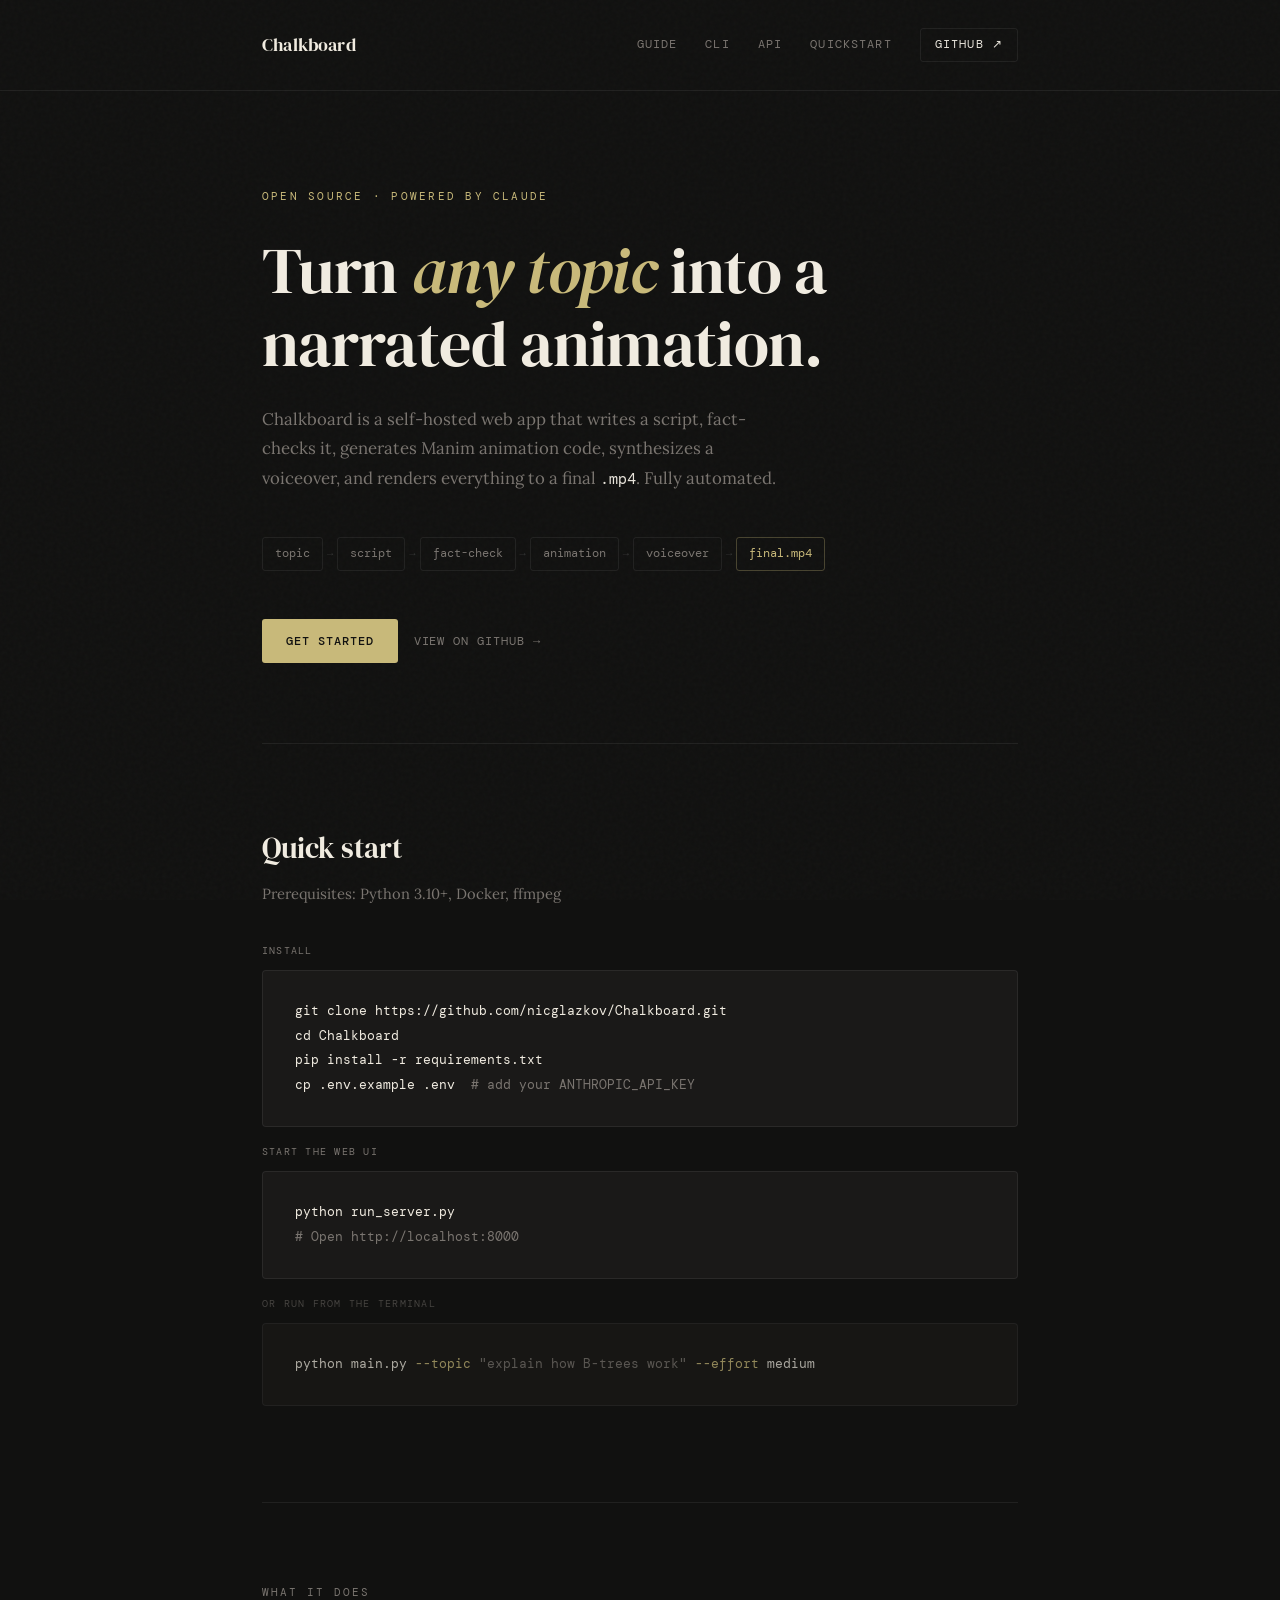
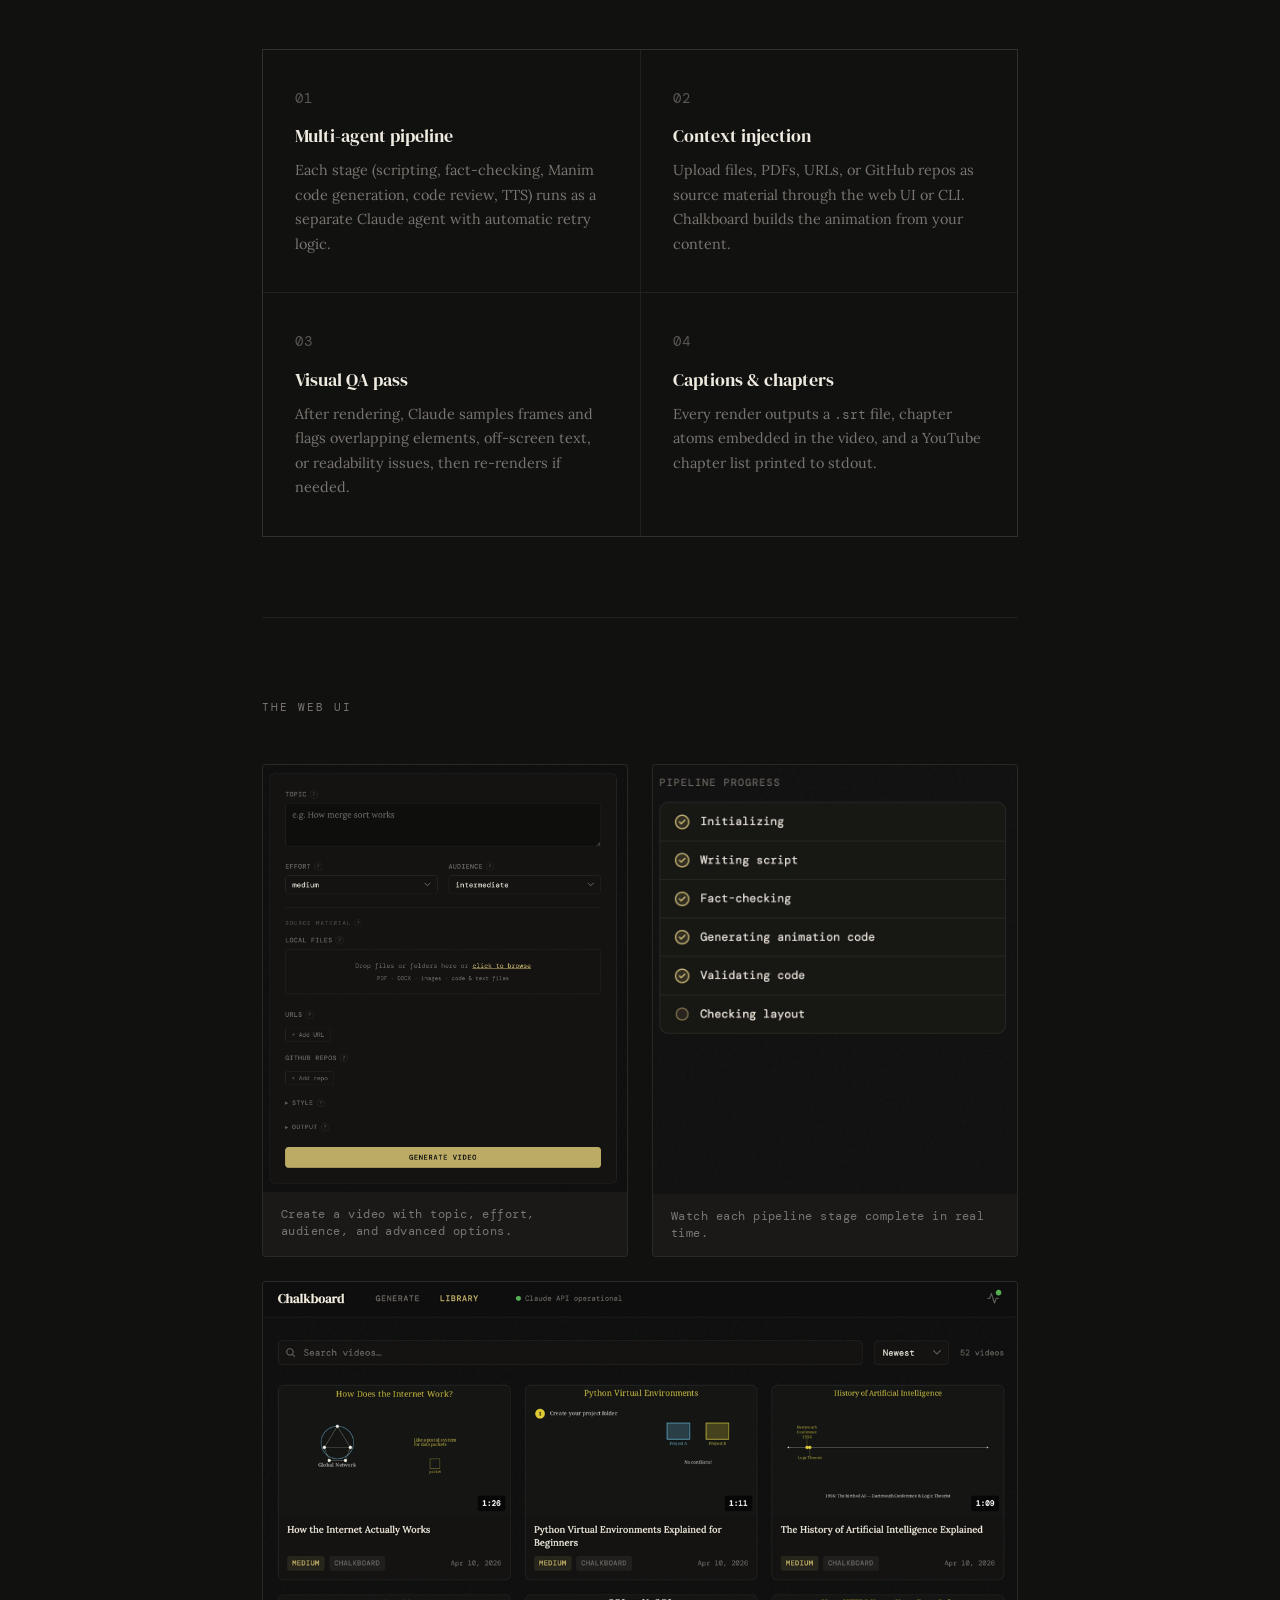
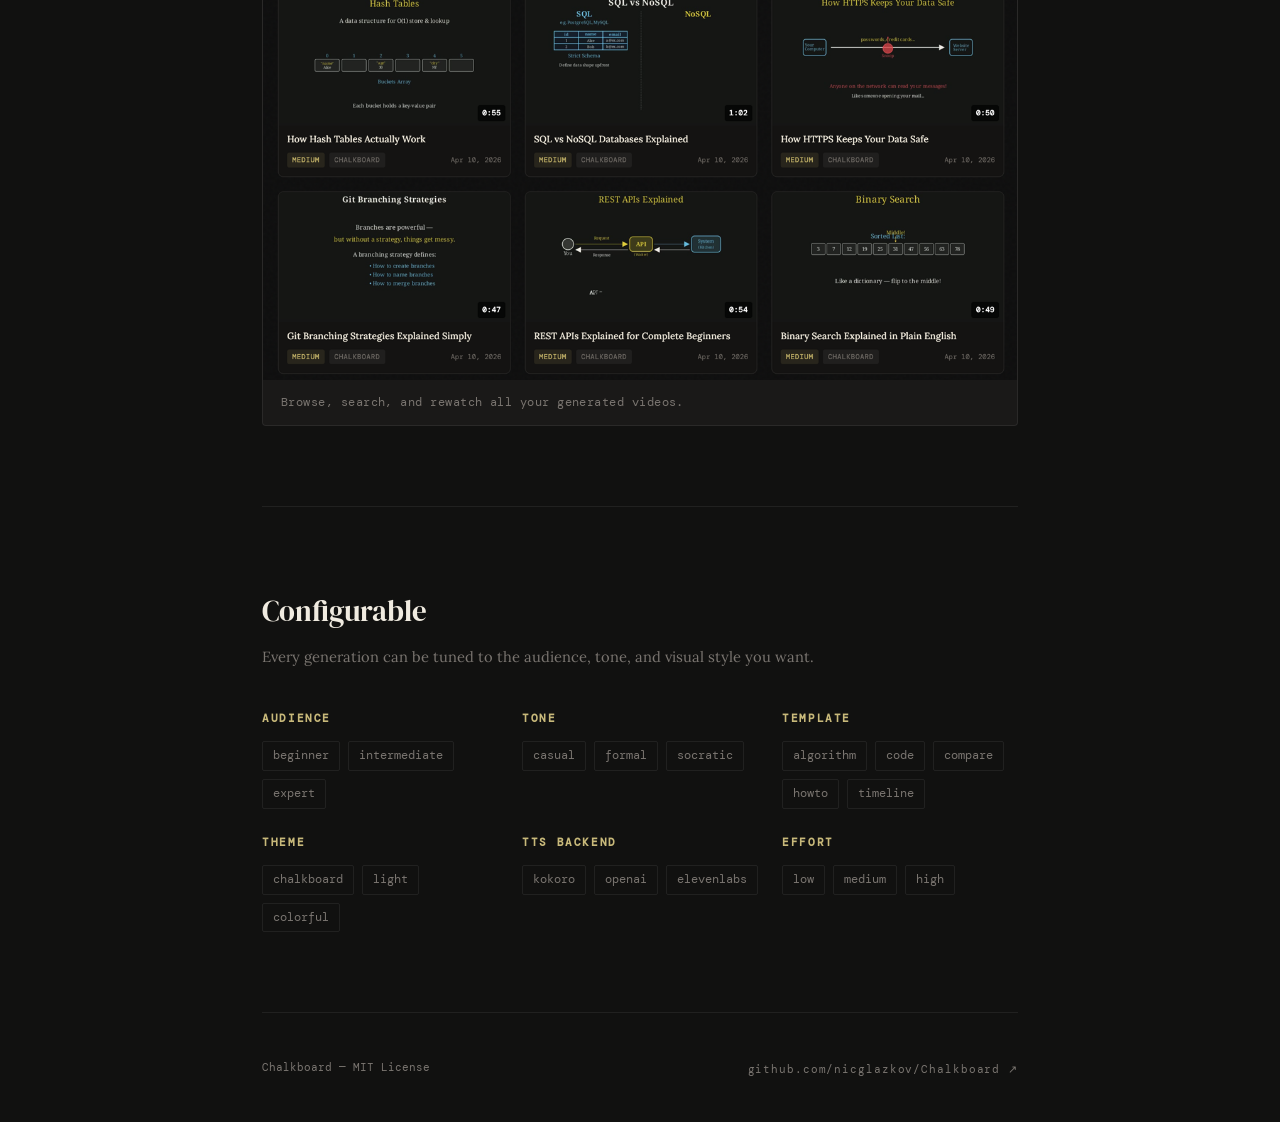
==== docs/index.html @ a1285579 "docs: homepage screenshots — 2+1 layout for readability Co-Authored-By: Claude Opus 4.6 (1M context)" ====
<!DOCTYPE html>
<html lang="en">

<head>
  <meta charset="UTF-8" />
  <meta name="viewport" content="width=device-width, initial-scale=1.0" />
  <meta name="google-site-verification" content="o3tCpEjiU3NXnDRgfmddiYaEDTEbJNFtU0IR1Ts-RXs" />
  <title>Chalkboard — Turn any topic into an animated explainer</title>
  <link rel="icon" type="image/svg+xml" href="favicon.svg">
  <link rel="icon" type="image/png" sizes="32x32" href="favicon-32.png">
  <link rel="preconnect" href="https://fonts.googleapis.com" />
  <link
    href="https://fonts.googleapis.com/css2?family=DM+Serif+Display:ital@0;1&family=DM+Mono:wght@300;400;500&family=Lora:ital,wght@0,400;0,500;1,400&display=swap"
    rel="stylesheet" />
  <style>
    *,
    *::before,
    *::after {
      box-sizing: border-box;
      margin: 0;
      padding: 0;
    }

    :root {
      --bg: #111110;
      --surface: #1a1918;
      --border: rgba(255, 255, 255, 0.07);
      --text: #e8e4db;
      --muted: #7a7570;
      --accent: #c8b97a;
      --accent-dim: rgba(200, 185, 122, 0.12);
      --chalk: #f0ebe0;
    }

    html {
      scroll-behavior: smooth;
    }

    body {
      background: var(--bg);
      color: var(--text);
      font-family: 'Lora', Georgia, serif;
      font-size: 17px;
      line-height: 1.7;
      min-height: 100vh;
      overflow-x: hidden;
    }

    /* Subtle chalk grain overlay */
    body::before {
      content: '';
      position: fixed;
      inset: 0;
      background-image: url("data:image/svg+xml,%3Csvg viewBox='0 0 256 256' xmlns='http://www.w3.org/2000/svg'%3E%3Cfilter id='n'%3E%3CfeTurbulence type='fractalNoise' baseFrequency='0.9' numOctaves='4' stitchTiles='stitch'/%3E%3C/filter%3E%3Crect width='100%25' height='100%25' filter='url(%23n)' opacity='1'/%3E%3C/svg%3E");
      opacity: 0.025;
      pointer-events: none;
      z-index: 0;
    }

    /* ── Layout ── */
    .container {
      max-width: 820px;
      margin: 0 auto;
      padding: 0 32px;
      position: relative;
      z-index: 1;
    }

    /* ── Nav ── */
    nav {
      padding: 28px 0;
      display: flex;
      align-items: center;
      justify-content: space-between;
      border-bottom: 1px solid var(--border);
      position: relative;
      z-index: 1;
    }

    .container--nav {
      max-width: 820px;
      margin: 0 auto;
      padding: 0 32px;
    }

    .nav-logo {
      font-family: 'DM Serif Display', serif;
      font-size: 1.15rem;
      color: var(--chalk);
      letter-spacing: 0.01em;
      text-decoration: none;
    }

    .nav-links {
      display: flex;
      gap: 28px;
      align-items: center;
    }

    .nav-links a {
      font-family: 'DM Mono', monospace;
      font-size: 0.72rem;
      font-weight: 400;
      letter-spacing: 0.1em;
      text-transform: uppercase;
      color: var(--muted);
      text-decoration: none;
      transition: color 0.2s;
    }

    .nav-links a:hover {
      color: var(--text);
    }

    .nav-github {
      border: 1px solid var(--border);
      padding: 6px 14px;
      border-radius: 3px;
      color: var(--text) !important;
      transition: border-color 0.2s, background 0.2s !important;
    }

    .nav-github:hover {
      border-color: var(--accent) !important;
      background: var(--accent-dim) !important;
    }

    /* ── Hero ── */
    .hero {
      padding: 96px 0 80px;
      border-bottom: 1px solid var(--border);
    }

    .hero-label {
      font-family: 'DM Mono', monospace;
      font-size: 0.7rem;
      letter-spacing: 0.2em;
      text-transform: uppercase;
      color: var(--accent);
      margin-bottom: 28px;
      opacity: 0;
      animation: fadeUp 0.6s 0.1s forwards;
    }

    .hero h1 {
      font-family: 'DM Serif Display', serif;
      font-size: clamp(2.6rem, 6vw, 4rem);
      font-weight: 400;
      line-height: 1.15;
      color: var(--chalk);
      letter-spacing: -0.01em;
      max-width: 640px;
      margin-bottom: 24px;
      opacity: 0;
      animation: fadeUp 0.7s 0.2s forwards;
    }

    .hero h1 em {
      font-style: italic;
      color: var(--accent);
    }

    .hero-sub {
      font-size: 1.05rem;
      color: var(--muted);
      max-width: 520px;
      line-height: 1.75;
      margin-bottom: 44px;
      opacity: 0;
      animation: fadeUp 0.7s 0.3s forwards;
    }

    /* Pipeline flow */
    .pipeline {
      display: flex;
      align-items: center;
      gap: 0;
      flex-wrap: wrap;
      margin-bottom: 48px;
      opacity: 0;
      animation: fadeUp 0.7s 0.4s forwards;
    }

    .pipeline-step {
      font-family: 'DM Mono', monospace;
      font-size: 0.72rem;
      font-weight: 400;
      color: var(--muted);
      padding: 6px 12px;
      border: 1px solid var(--border);
      border-radius: 3px;
      white-space: nowrap;
      transition: color 0.2s, border-color 0.2s;
    }

    .pipeline-step:hover {
      color: var(--text);
      border-color: rgba(255, 255, 255, 0.2);
    }

    .pipeline-arrow {
      font-family: 'DM Mono', monospace;
      font-size: 0.65rem;
      color: rgba(255, 255, 255, 0.15);
      padding: 0 4px;
    }

    .pipeline-step.final {
      color: var(--accent);
      border-color: rgba(200, 185, 122, 0.3);
    }

    .hero-actions {
      display: flex;
      gap: 16px;
      align-items: center;
      opacity: 0;
      animation: fadeUp 0.7s 0.5s forwards;
    }

    .btn-primary {
      font-family: 'DM Mono', monospace;
      font-size: 0.75rem;
      font-weight: 500;
      letter-spacing: 0.08em;
      text-transform: uppercase;
      text-decoration: none;
      color: var(--bg);
      background: var(--accent);
      padding: 12px 24px;
      border-radius: 3px;
      transition: opacity 0.2s;
    }

    .btn-primary:hover {
      opacity: 0.85;
    }

    .btn-secondary {
      font-family: 'DM Mono', monospace;
      font-size: 0.75rem;
      letter-spacing: 0.08em;
      text-transform: uppercase;
      text-decoration: none;
      color: var(--muted);
      transition: color 0.2s;
    }

    .btn-secondary:hover {
      color: var(--text);
    }

    /* ── Features ── */
    .section {
      padding: 80px 0;
      border-bottom: 1px solid var(--border);
    }

    .section-label {
      font-family: 'DM Mono', monospace;
      font-size: 0.68rem;
      letter-spacing: 0.18em;
      text-transform: uppercase;
      color: var(--muted);
      margin-bottom: 48px;
    }

    .features-grid {
      display: grid;
      grid-template-columns: 1fr 1fr;
      gap: 1px;
      background: var(--border);
      border: 1px solid var(--border);
    }

    .feature {
      background: var(--bg);
      padding: 36px 32px;
      transition: background 0.25s;
    }

    .feature:hover {
      background: var(--surface);
    }

    .feature-num {
      font-family: 'DM Mono', monospace;
      font-size: 0.65rem;
      color: var(--accent);
      letter-spacing: 0.1em;
      margin-bottom: 14px;
      opacity: 0.7;
    }

    .feature h3 {
      font-family: 'DM Serif Display', serif;
      font-weight: 400;
      font-size: 1.15rem;
      color: var(--chalk);
      margin-bottom: 10px;
      line-height: 1.3;
    }

    .feature p {
      font-size: 0.9rem;
      color: var(--muted);
      line-height: 1.7;
    }

    /* ── Quick start ── */
    .quickstart {
      padding: 80px 0;
      border-bottom: 1px solid var(--border);
    }

    .quickstart h2 {
      font-family: 'DM Serif Display', serif;
      font-size: 1.8rem;
      font-weight: 400;
      color: var(--chalk);
      margin-bottom: 8px;
    }

    .quickstart-sub {
      color: var(--muted);
      font-size: 0.92rem;
      margin-bottom: 36px;
    }

    .code-block {
      background: var(--surface);
      border: 1px solid var(--border);
      border-radius: 4px;
      padding: 28px 32px;
      margin-bottom: 16px;
      position: relative;
    }

    .code-block pre {
      font-family: 'DM Mono', monospace;
      font-size: 0.82rem;
      line-height: 1.9;
      color: var(--text);
      white-space: pre;
      overflow-x: auto;
    }

    .code-block .comment {
      color: var(--muted);
    }

    .code-block .cmd {
      color: var(--chalk);
    }

    .code-block .flag {
      color: var(--accent);
    }

    .code-label {
      font-family: 'DM Mono', monospace;
      font-size: 0.65rem;
      letter-spacing: 0.12em;
      text-transform: uppercase;
      color: var(--muted);
      margin-bottom: 10px;
    }

    /* ── Options strip ── */
    .options-strip {
      padding: 80px 0;
      border-bottom: 1px solid var(--border);
    }

    .options-strip h2 {
      font-family: 'DM Serif Display', serif;
      font-size: 1.8rem;
      font-weight: 400;
      color: var(--chalk);
      margin-bottom: 8px;
    }

    .options-strip-sub {
      color: var(--muted);
      font-size: 0.92rem;
      margin-bottom: 40px;
    }

    .option-groups {
      display: grid;
      grid-template-columns: repeat(3, 1fr);
      gap: 24px;
    }

    .option-group h4 {
      font-family: 'DM Mono', monospace;
      font-size: 0.68rem;
      letter-spacing: 0.15em;
      text-transform: uppercase;
      color: var(--accent);
      margin-bottom: 14px;
    }

    .option-tags {
      display: flex;
      flex-wrap: wrap;
      gap: 8px;
    }

    .tag {
      font-family: 'DM Mono', monospace;
      font-size: 0.72rem;
      color: var(--muted);
      border: 1px solid var(--border);
      padding: 4px 10px;
      border-radius: 2px;
    }

    /* ── Footer ── */
    footer {
      padding: 40px 0;
      display: flex;
      align-items: center;
      justify-content: space-between;
    }

    .footer-left {
      font-family: 'DM Mono', monospace;
      font-size: 0.7rem;
      color: var(--muted);
    }

    .footer-right a {
      font-family: 'DM Mono', monospace;
      font-size: 0.7rem;
      color: var(--muted);
      text-decoration: none;
      letter-spacing: 0.08em;
      transition: color 0.2s;
    }

    .footer-right a:hover {
      color: var(--text);
    }

    /* ── Screenshots ── */
    .screenshots {
      display: grid;
      grid-template-columns: 1fr 1fr;
      gap: 24px;
      margin-top: 8px;
    }

    .screenshots.triple {
      grid-template-columns: 1fr 1fr 1fr;
    }

    .screenshot {
      background: var(--surface);
      border: 1px solid var(--border);
      border-radius: 4px;
      overflow: hidden;
      transition: border-color 0.2s;
    }

    .screenshot:hover {
      border-color: rgba(255, 255, 255, 0.15);
    }

    .screenshot img {
      width: 100%;
      height: auto;
      display: block;
    }

    .screenshot-caption {
      padding: 14px 18px;
      font-family: 'DM Mono', monospace;
      font-size: 0.72rem;
      color: var(--muted);
      letter-spacing: 0.04em;
      line-height: 1.5;
    }

    /* ── Animations ── */
    @keyframes fadeUp {
      from {
        opacity: 0;
        transform: translateY(16px);
      }

      to {
        opacity: 1;
        transform: translateY(0);
      }
    }

    /* ── Responsive ── */
    @media (max-width: 600px) {
      .features-grid {
        grid-template-columns: 1fr;
      }

      .screenshots,
      .screenshots.triple {
        grid-template-columns: 1fr;
      }

      .option-groups {
        grid-template-columns: 1fr 1fr;
      }

      .pipeline {
        gap: 4px;
      }

      .hero h1 {
        font-size: 2.2rem;
      }

      footer {
        flex-direction: column;
        gap: 12px;
        align-items: flex-start;
      }
    }
  </style>
</head>

<body>

  <nav>
    <div class="container--nav"
      style="width:100%;max-width:820px;margin:0 auto;padding:0 32px;display:flex;justify-content:space-between;align-items:center;">
      <a href="#" class="nav-logo">Chalkboard</a>
      <div class="nav-links">
        <a href="guide.html">Guide</a>
        <a href="cli.html">CLI</a>
        <a href="api.html">API</a>
        <a href="#quickstart">Quickstart</a>
        <a href="https://github.com/nicglazkov/Chalkboard" target="_blank" class="nav-github">GitHub ↗</a>
      </div>
    </div>
  </nav>

  <main>
    <div class="container">

      <!-- Hero -->
      <section class="hero">
        <p class="hero-label">Open source · Powered by Claude</p>
        <h1>Turn <em>any topic</em> into a narrated animation.</h1>
        <p class="hero-sub">
          Chalkboard is a self-hosted web app that writes a script, fact-checks it,
          generates Manim animation code, synthesizes a voiceover, and renders
          everything to a final <code
            style="font-family:'DM Mono',monospace;font-size:0.9em;color:var(--text)">.mp4</code>. Fully automated.
        </p>

        <div class="pipeline">
          <span class="pipeline-step">topic</span>
          <span class="pipeline-arrow">→</span>
          <span class="pipeline-step">script</span>
          <span class="pipeline-arrow">→</span>
          <span class="pipeline-step">fact-check</span>
          <span class="pipeline-arrow">→</span>
          <span class="pipeline-step">animation</span>
          <span class="pipeline-arrow">→</span>
          <span class="pipeline-step">voiceover</span>
          <span class="pipeline-arrow">→</span>
          <span class="pipeline-step final">final.mp4</span>
        </div>

        <div class="hero-actions">
          <a href="#quickstart" class="btn-primary">Get started</a>
          <a href="https://github.com/nicglazkov/Chalkboard" target="_blank" class="btn-secondary">View on GitHub →</a>
        </div>
      </section>

      <!-- Quick start -->
      <section class="quickstart" id="quickstart">
        <h2>Quick start</h2>
        <p class="quickstart-sub">Prerequisites: Python 3.10+, Docker, ffmpeg</p>

        <p class="code-label">Install</p>
        <div class="code-block">
          <pre><span class="cmd">git clone https://github.com/nicglazkov/Chalkboard.git</span>
<span class="cmd">cd Chalkboard</span>
<span class="cmd">pip install -r requirements.txt</span>
<span class="cmd">cp .env.example .env</span>  <span class="comment"># add your ANTHROPIC_API_KEY</span></pre>
        </div>

        <p class="code-label">Start the web UI</p>
        <div class="code-block">
          <pre><span class="cmd">python run_server.py</span>
<span class="comment"># Open http://localhost:8000</span></pre>
        </div>

        <p class="code-label" style="opacity:0.5">Or run from the terminal</p>
        <div class="code-block" style="opacity:0.7">
          <pre><span class="cmd">python main.py</span> <span class="flag">--topic</span> <span class="comment">"explain how B-trees work"</span> <span class="flag">--effort</span> medium</pre>
        </div>
      </section>

      <!-- Features -->
      <section class="section">
        <p class="section-label">What it does</p>
        <div class="features-grid">
          <div class="feature">
            <p class="feature-num">01</p>
            <h3>Multi-agent pipeline</h3>
            <p>Each stage (scripting, fact-checking, Manim code generation, code review, TTS) runs as a separate
              Claude agent with automatic retry logic.</p>
          </div>
          <div class="feature">
            <p class="feature-num">02</p>
            <h3>Context injection</h3>
            <p>Upload files, PDFs, URLs, or GitHub repos as source material through the web UI or CLI. Chalkboard builds the animation from
              your content.</p>
          </div>
          <div class="feature">
            <p class="feature-num">03</p>
            <h3>Visual QA pass</h3>
            <p>After rendering, Claude samples frames and flags overlapping elements, off-screen text, or readability
              issues, then re-renders if needed.</p>
          </div>
          <div class="feature">
            <p class="feature-num">04</p>
            <h3>Captions &amp; chapters</h3>
            <p>Every render outputs a <code style="font-family:'DM Mono',monospace;font-size:0.88em">.srt</code> file,
              chapter atoms embedded in the video, and a YouTube chapter list printed to stdout.</p>
          </div>
        </div>
      </section>

      <!-- Screenshots -->
      <section class="section">
        <p class="section-label">The web UI</p>
        <div class="screenshots">
          <div class="screenshot">
            <img src="screenshot-form.png" alt="Chalkboard job creation form" loading="lazy" />
            <p class="screenshot-caption">Create a video with topic, effort, audience, and advanced options.</p>
          </div>
          <div class="screenshot">
            <img src="screenshot-progress.png" alt="Chalkboard live pipeline progress" loading="lazy" />
            <p class="screenshot-caption">Watch each pipeline stage complete in real time.</p>
          </div>
        </div>
        <div class="screenshot" style="margin-top:24px;">
          <img src="screenshot-library.png" alt="Chalkboard video library" loading="lazy" />
          <p class="screenshot-caption">Browse, search, and rewatch all your generated videos.</p>
        </div>
      </section>

      <!-- Options -->
      <section class="options-strip">
        <h2>Configurable</h2>
        <p class="options-strip-sub">Every generation can be tuned to the audience, tone, and visual style you want.</p>
        <div class="option-groups">
          <div class="option-group">
            <h4>Audience</h4>
            <div class="option-tags">
              <span class="tag">beginner</span>
              <span class="tag">intermediate</span>
              <span class="tag">expert</span>
            </div>
          </div>
          <div class="option-group">
            <h4>Tone</h4>
            <div class="option-tags">
              <span class="tag">casual</span>
              <span class="tag">formal</span>
              <span class="tag">socratic</span>
            </div>
          </div>
          <div class="option-group">
            <h4>Template</h4>
            <div class="option-tags">
              <span class="tag">algorithm</span>
              <span class="tag">code</span>
              <span class="tag">compare</span>
              <span class="tag">howto</span>
              <span class="tag">timeline</span>
            </div>
          </div>
          <div class="option-group">
            <h4>Theme</h4>
            <div class="option-tags">
              <span class="tag">chalkboard</span>
              <span class="tag">light</span>
              <span class="tag">colorful</span>
            </div>
          </div>
          <div class="option-group">
            <h4>TTS backend</h4>
            <div class="option-tags">
              <span class="tag">kokoro</span>
              <span class="tag">openai</span>
              <span class="tag">elevenlabs</span>
            </div>
          </div>
          <div class="option-group">
            <h4>Effort</h4>
            <div class="option-tags">
              <span class="tag">low</span>
              <span class="tag">medium</span>
              <span class="tag">high</span>
            </div>
          </div>
        </div>
      </section>

      <!-- Footer -->
      <footer>
        <span class="footer-left">Chalkboard — MIT License</span>
        <div class="footer-right">
          <a href="https://github.com/nicglazkov/Chalkboard" target="_blank">github.com/nicglazkov/Chalkboard ↗</a>
        </div>
      </footer>

    </div>
  </main>

  <!-- Cloudflare Web Analytics -->
  <script defer src='https://static.cloudflareinsights.com/beacon.min.js' data-cf-beacon='{"token": "a176d383a88845e4a39bccf3f7c30879"}'></script>
  <!-- End Cloudflare Web Analytics -->
</body>

</html>
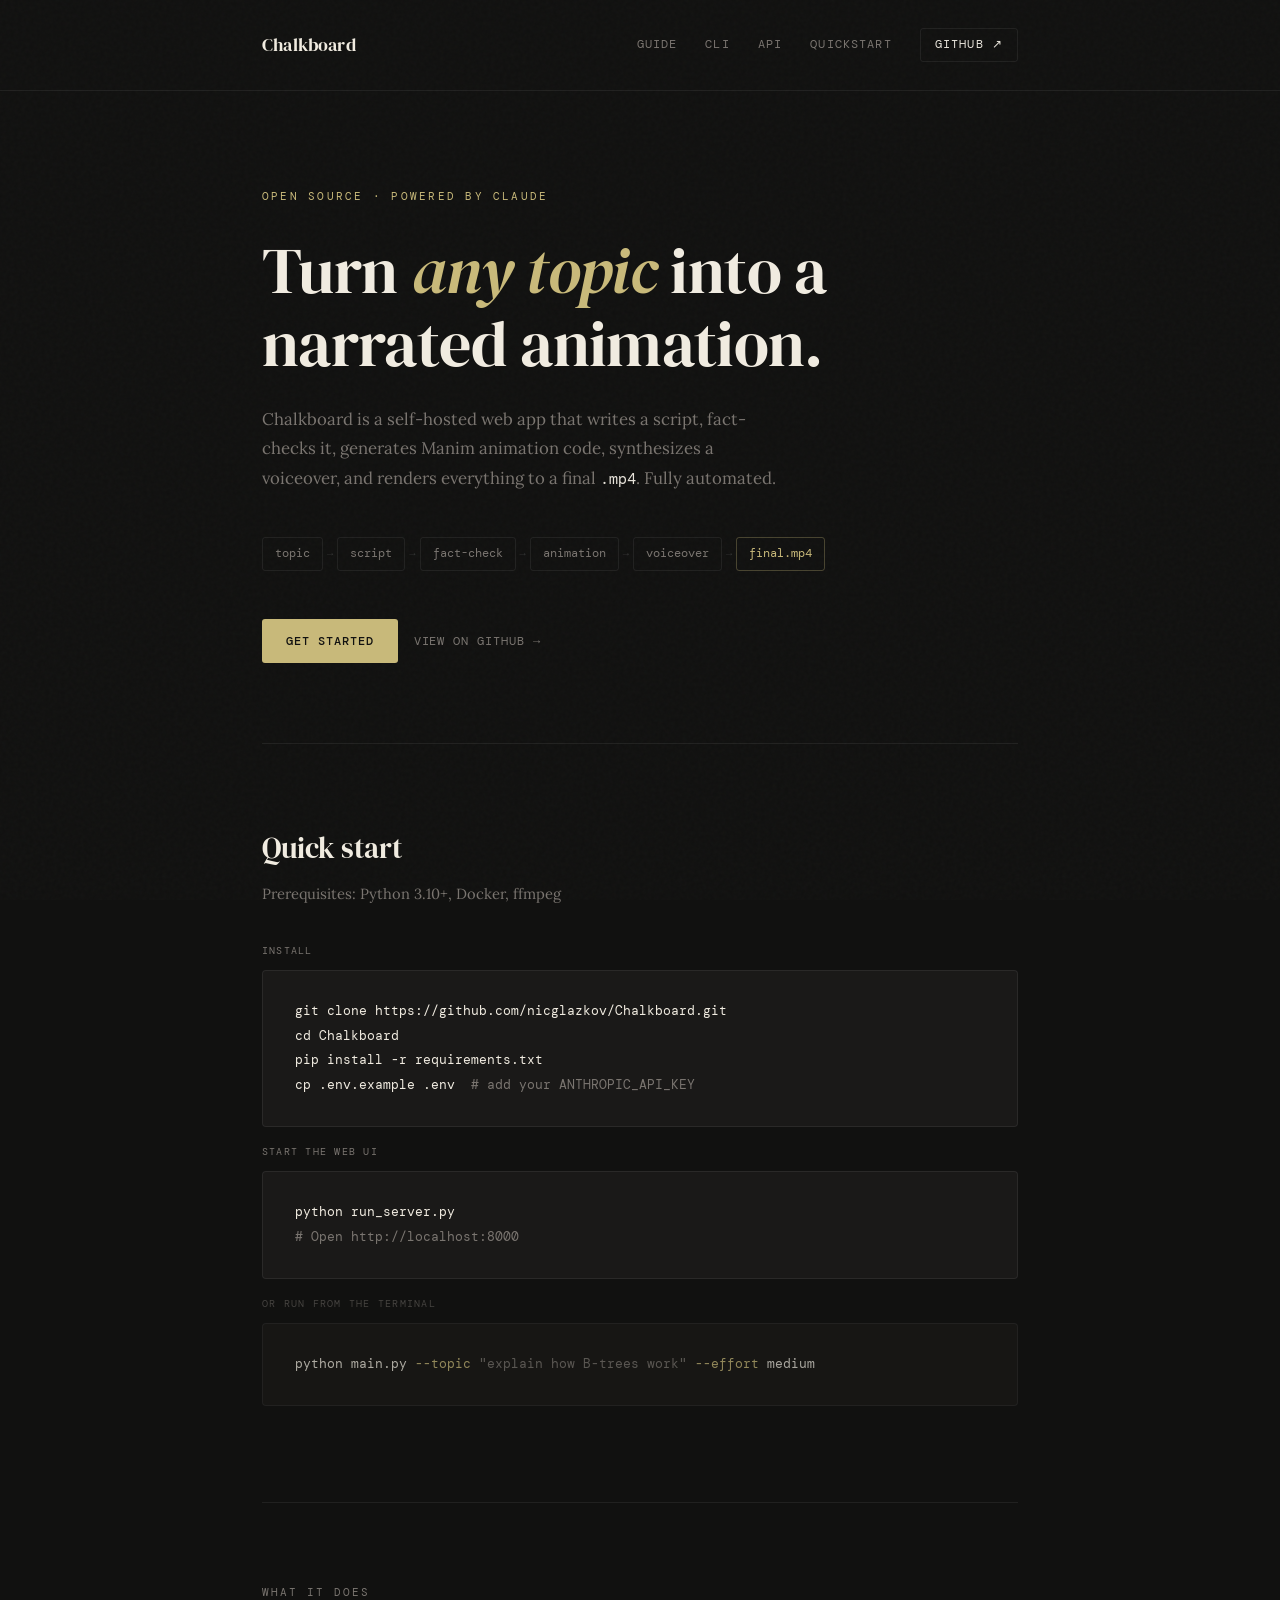
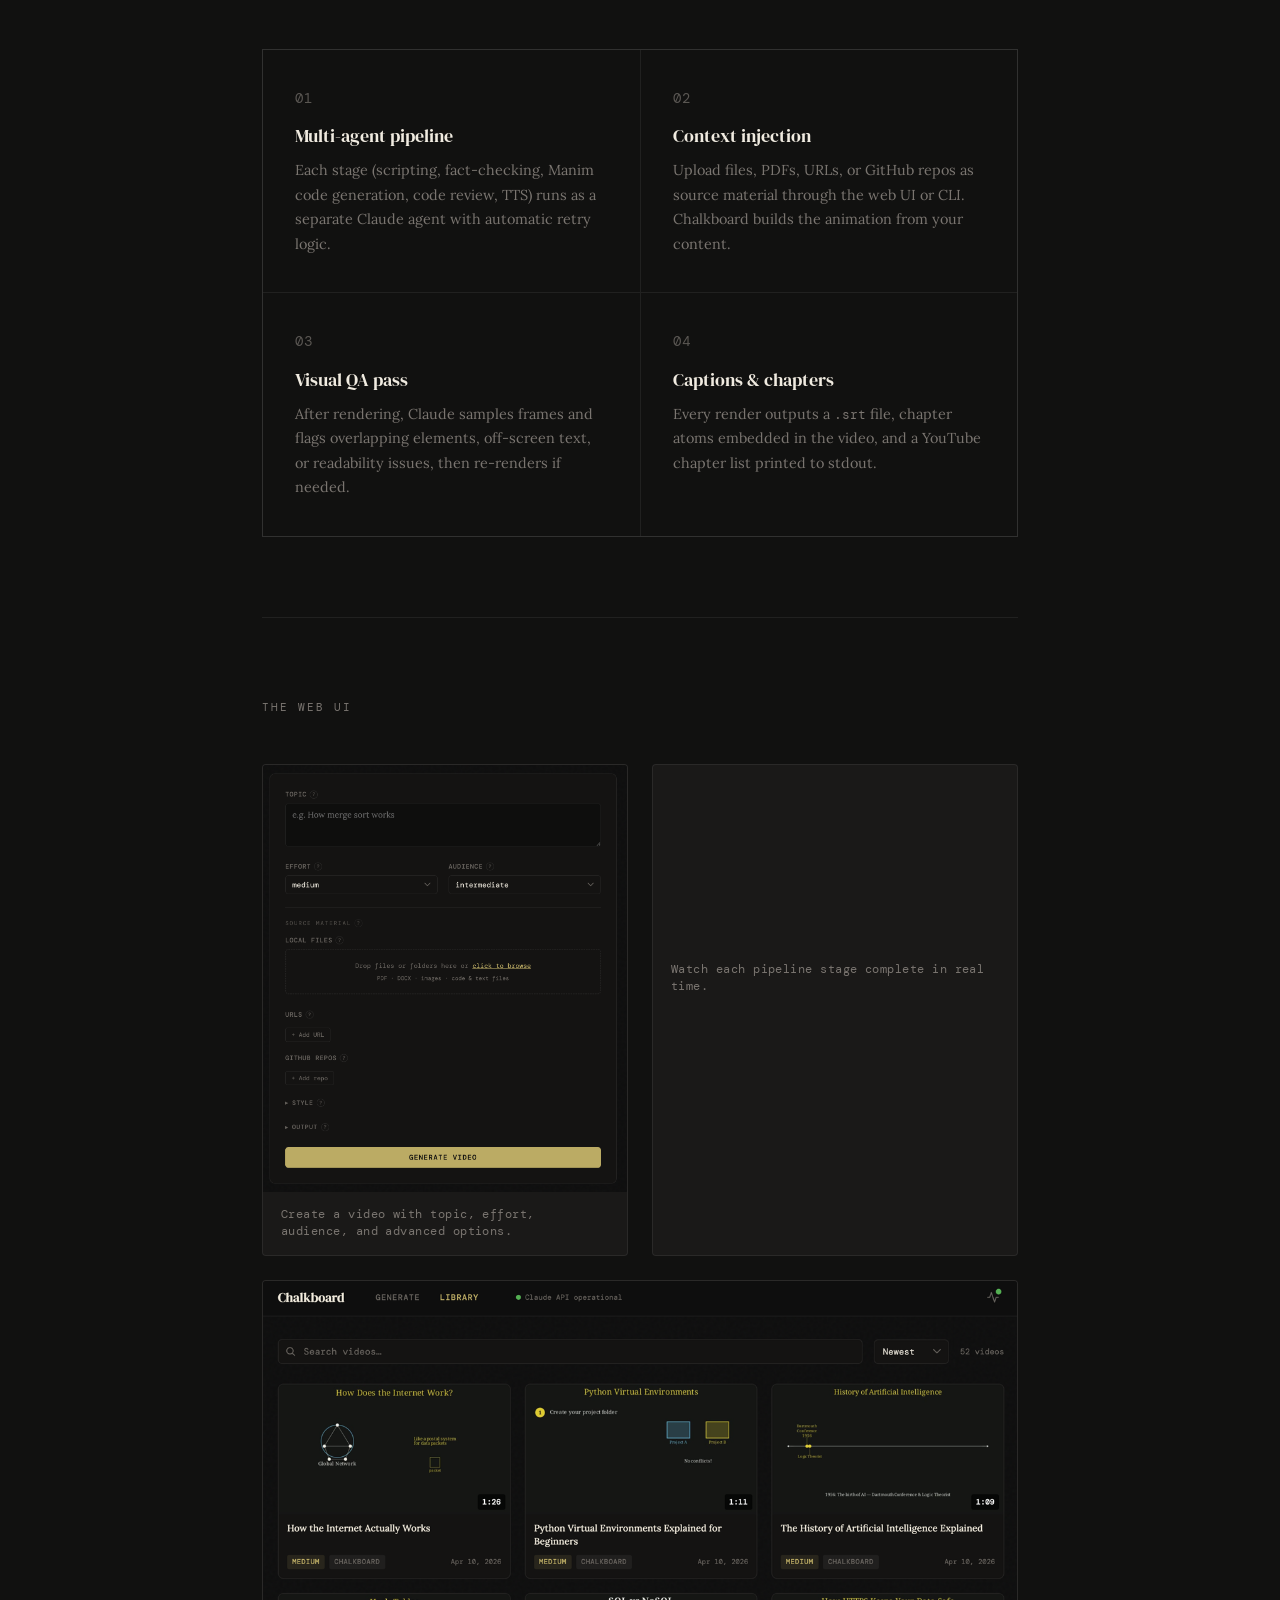
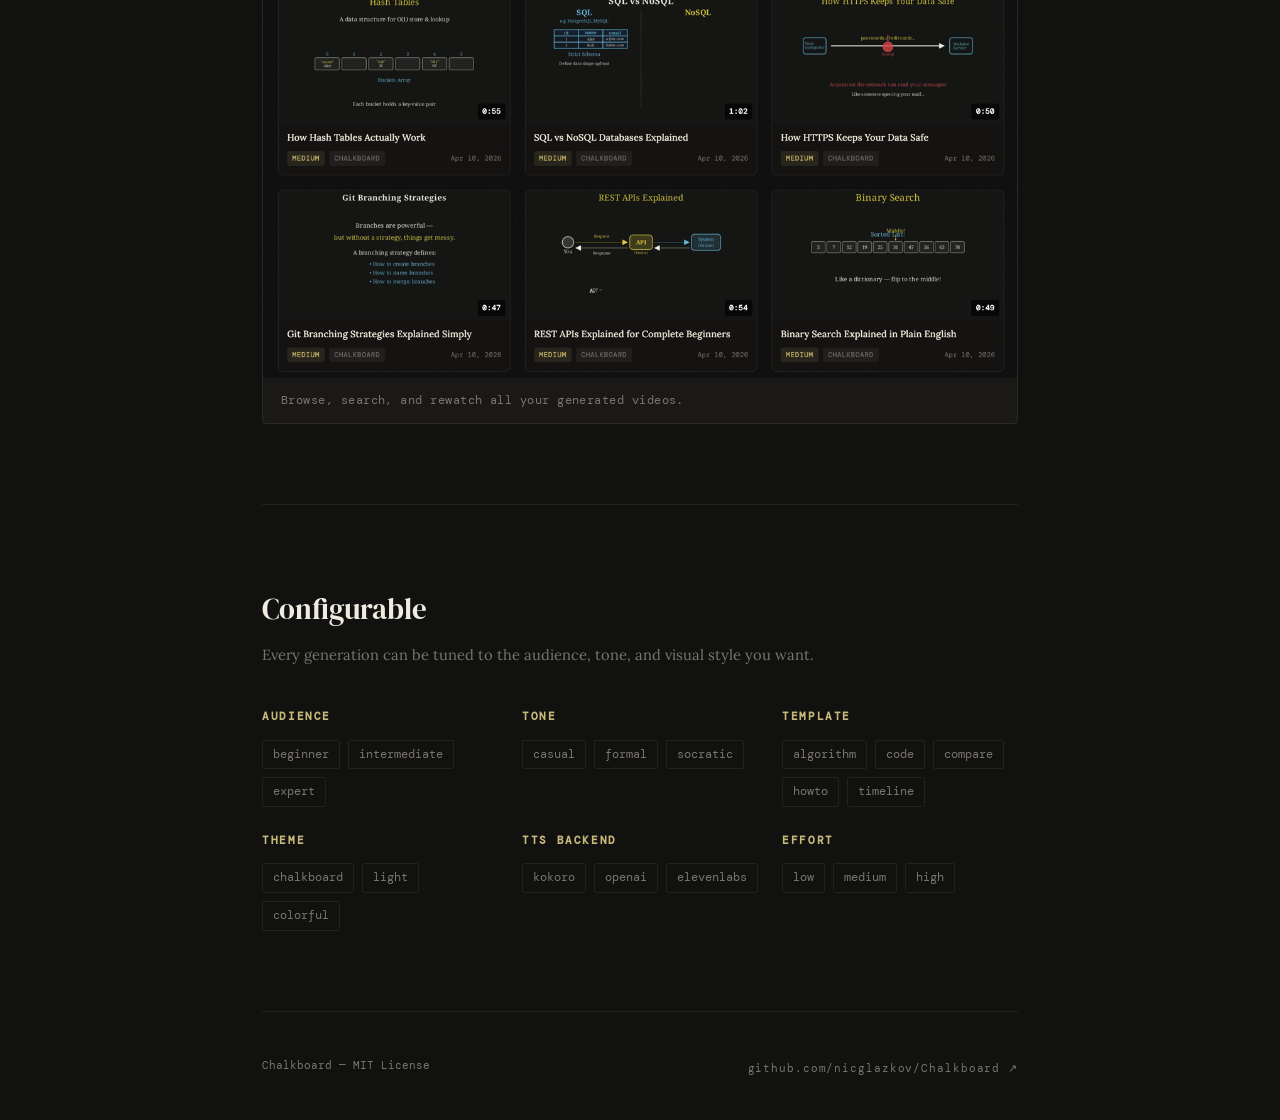
==== commit 3582bd87: "docs: use progress timelapse video on homepage too Co-Authored-By: Claude Opus 4.6 (1M context) <nor" ====
--- a/docs/index.html
+++ b/docs/index.html
@@ -467,7 +467,8 @@
       border-color: rgba(255, 255, 255, 0.15);
     }
 
-    .screenshot img {
+    .screenshot img,
+    .screenshot video {
       width: 100%;
       height: auto;
       display: block;
@@ -642,7 +643,8 @@
             <p class="screenshot-caption">Create a video with topic, effort, audience, and advanced options.</p>
           </div>
           <div class="screenshot">
-            <img src="screenshot-progress.png" alt="Chalkboard live pipeline progress" loading="lazy" />
+            <video src="screenshot-progress-timelapse.mp4" autoplay muted loop playsinline
+              style="width:100%;height:auto;display:block;"></video>
             <p class="screenshot-caption">Watch each pipeline stage complete in real time.</p>
           </div>
         </div>
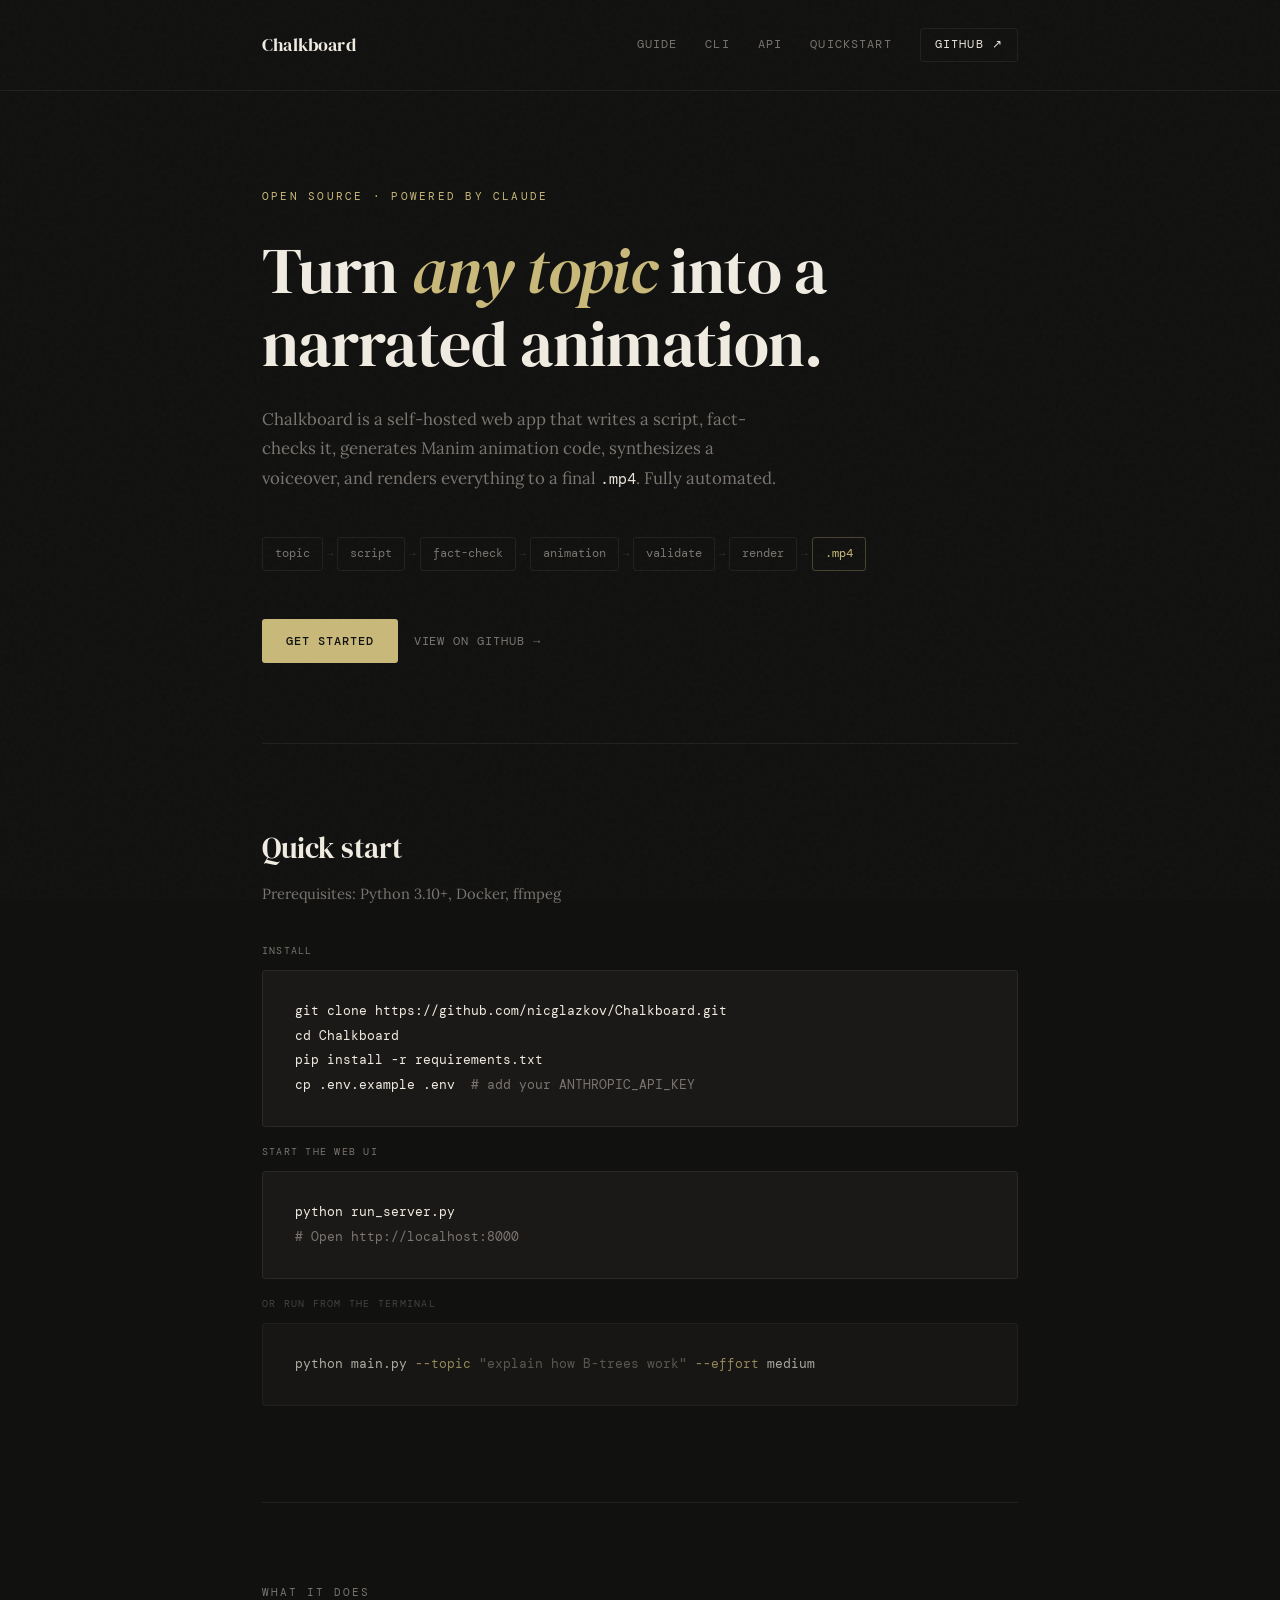
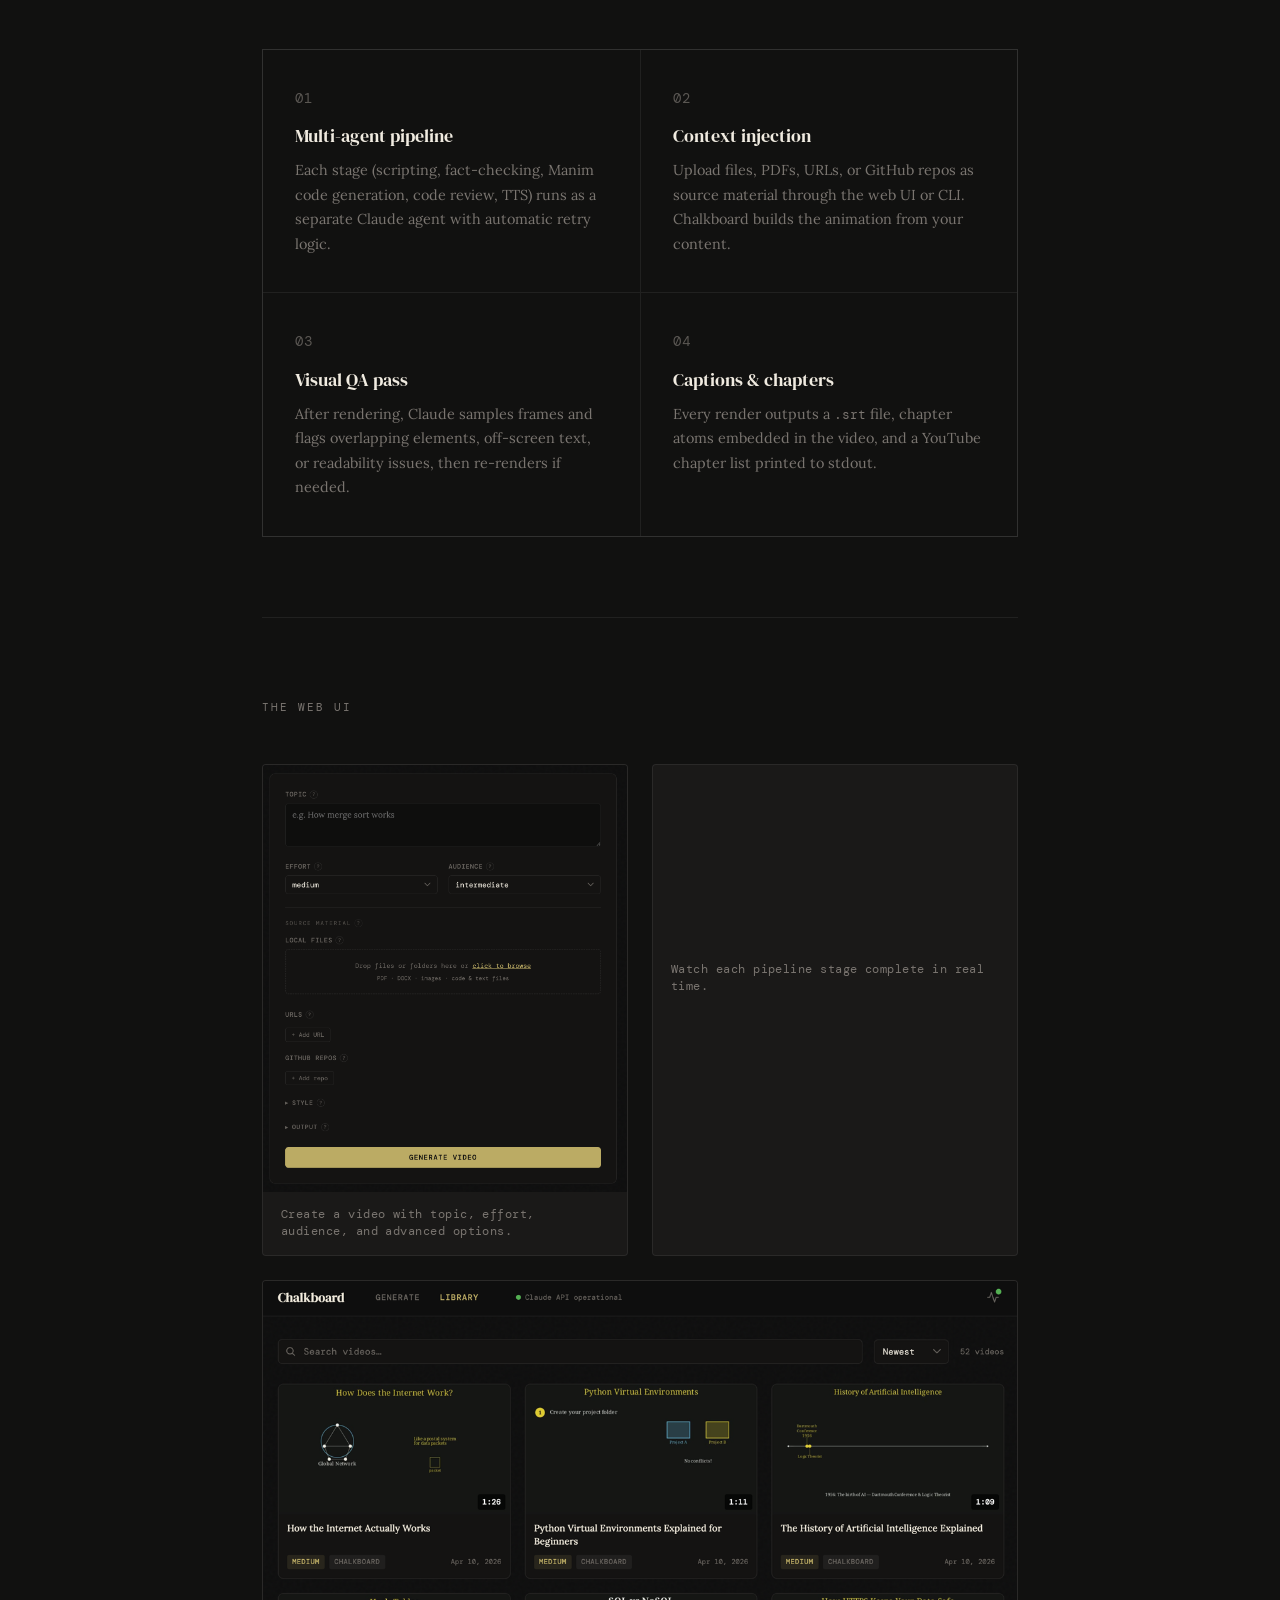
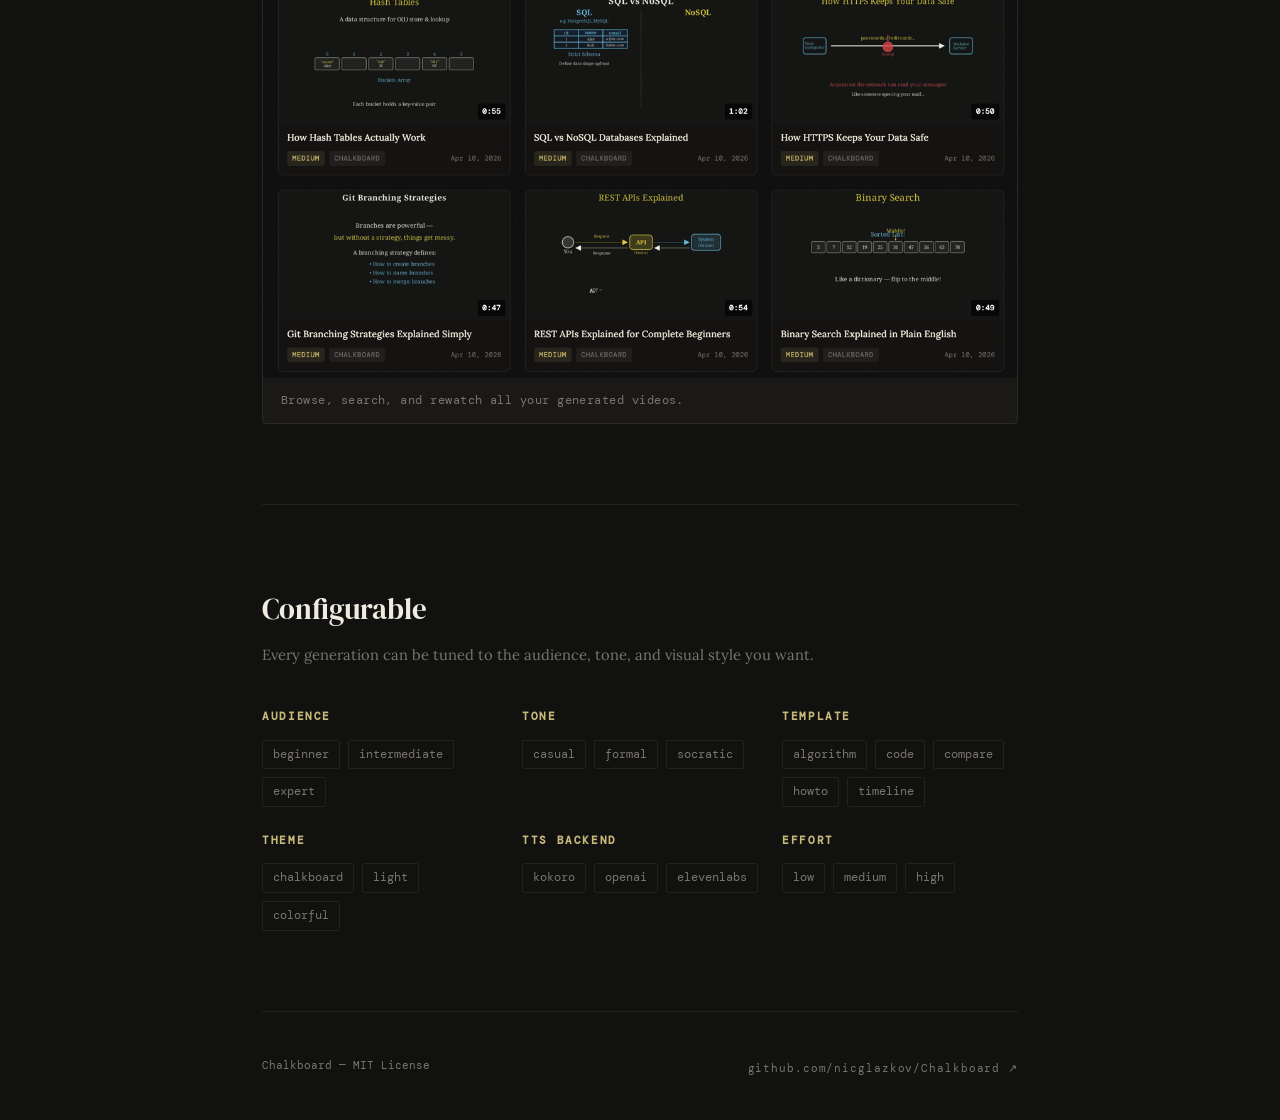
==== commit e9ad3c93: "docs: update pipeline steps in hero — add validate + render, drop final.mp4 Co-Authored-By: Claude O" ====
--- a/docs/index.html
+++ b/docs/index.html
@@ -567,9 +567,11 @@
           <span class="pipeline-arrow">→</span>
           <span class="pipeline-step">animation</span>
           <span class="pipeline-arrow">→</span>
-          <span class="pipeline-step">voiceover</span>
+          <span class="pipeline-step">validate</span>
           <span class="pipeline-arrow">→</span>
-          <span class="pipeline-step final">final.mp4</span>
+          <span class="pipeline-step">render</span>
+          <span class="pipeline-arrow">→</span>
+          <span class="pipeline-step final">.mp4</span>
         </div>
 
         <div class="hero-actions">
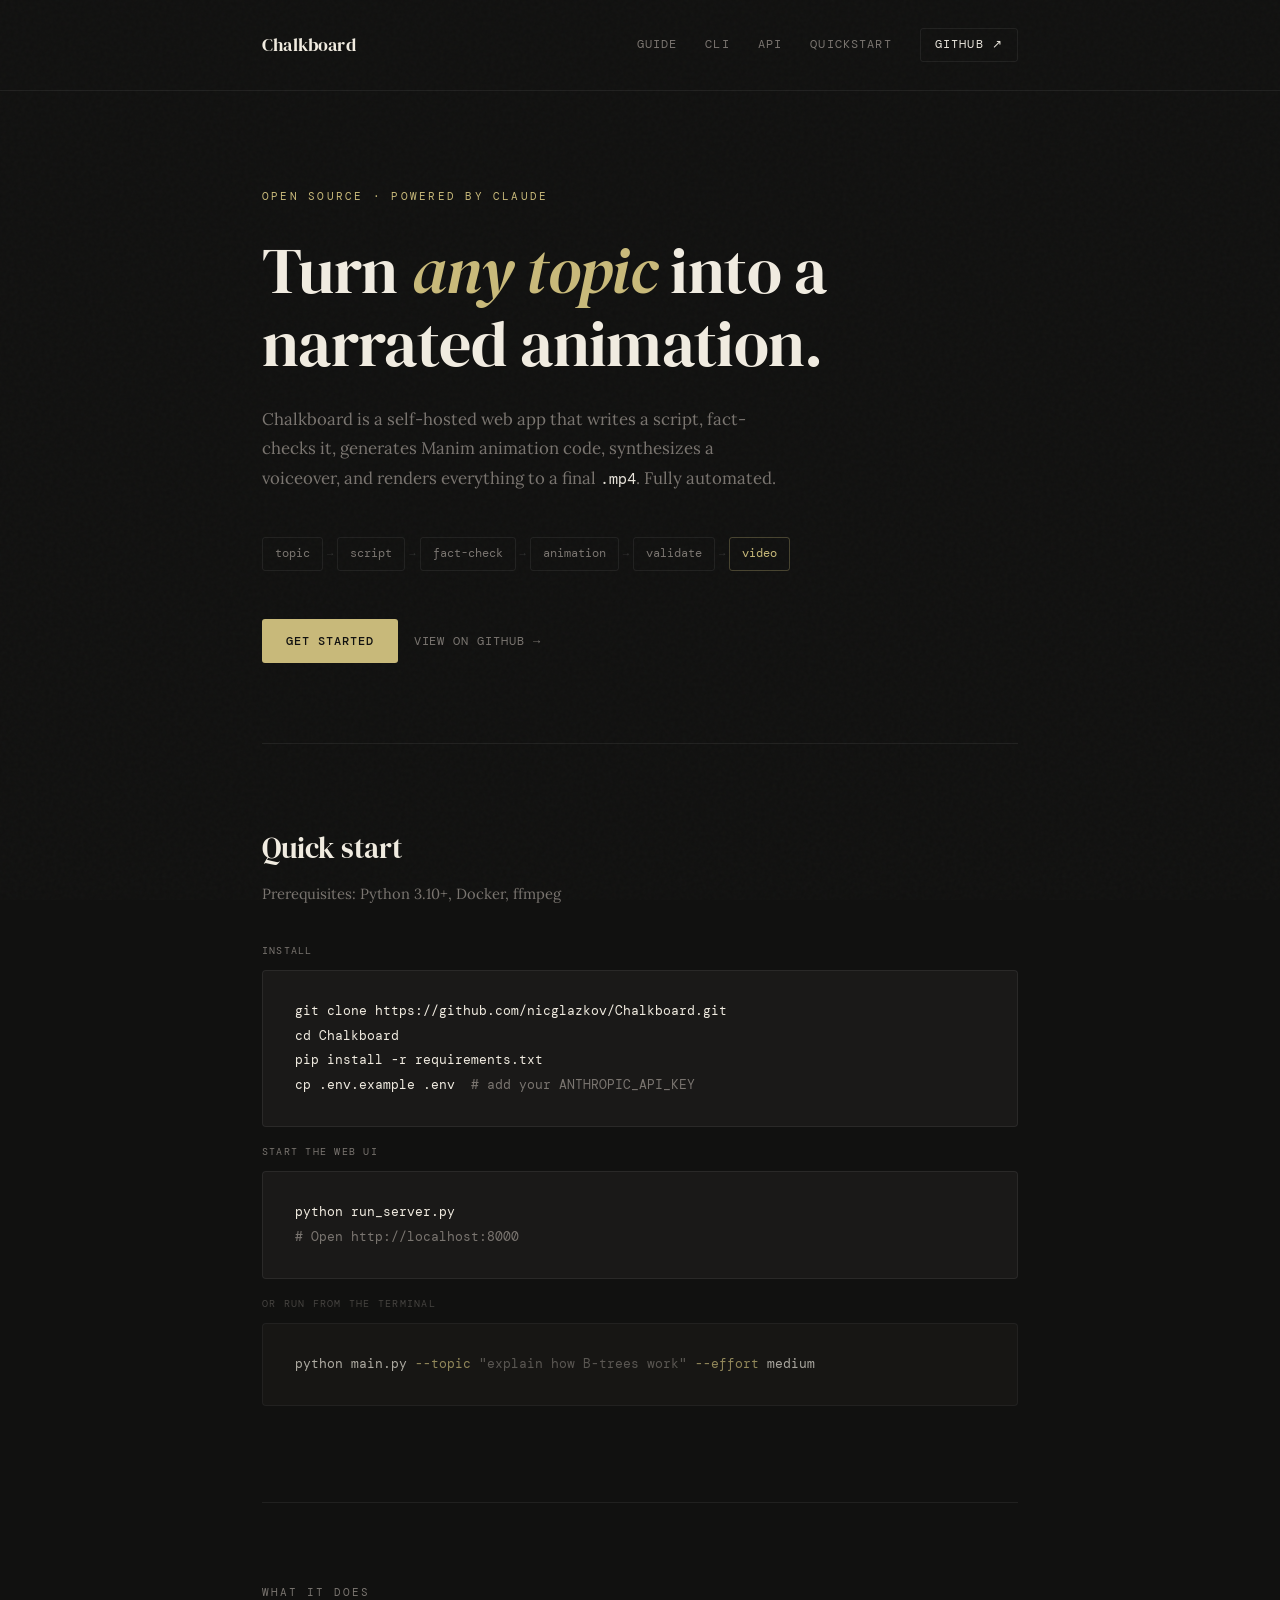
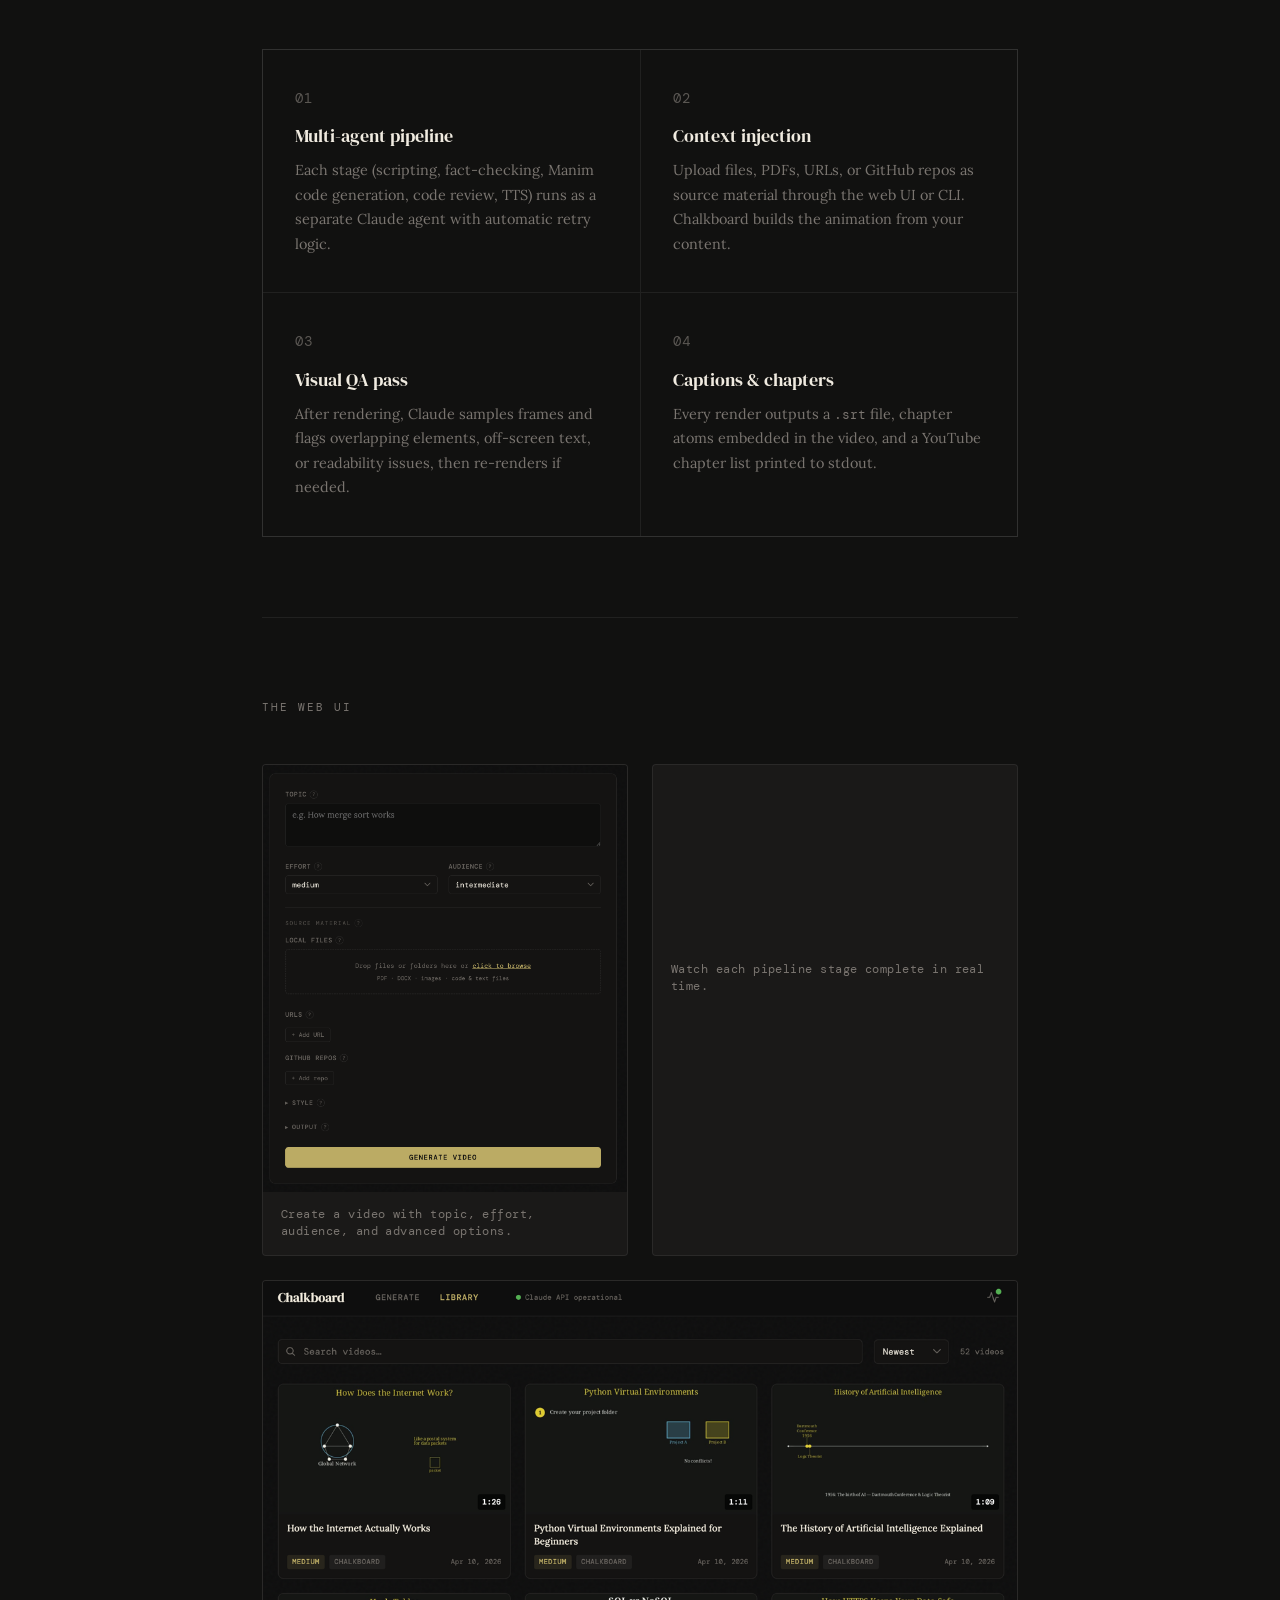
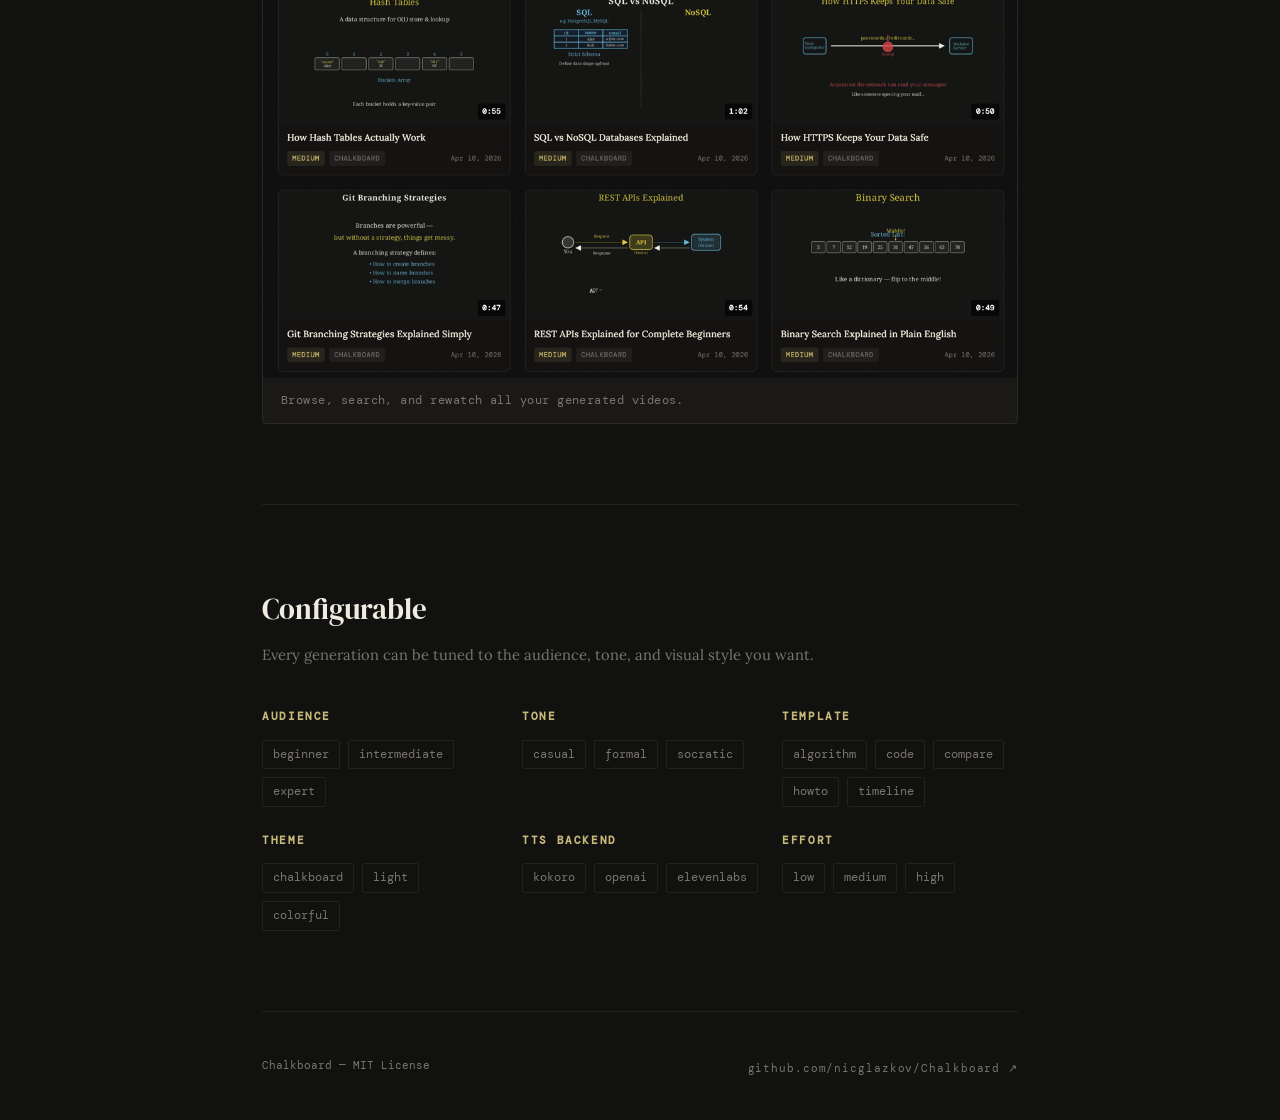
==== commit 393e1d3f: "docs: pipeline ends with 'video', drop render step Co-Authored-By: Claude Opus 4.6 (1M context) <nor" ====
--- a/docs/index.html
+++ b/docs/index.html
@@ -569,9 +569,7 @@
           <span class="pipeline-arrow">→</span>
           <span class="pipeline-step">validate</span>
           <span class="pipeline-arrow">→</span>
-          <span class="pipeline-step">render</span>
-          <span class="pipeline-arrow">→</span>
-          <span class="pipeline-step final">.mp4</span>
+          <span class="pipeline-step final">video</span>
         </div>
 
         <div class="hero-actions">
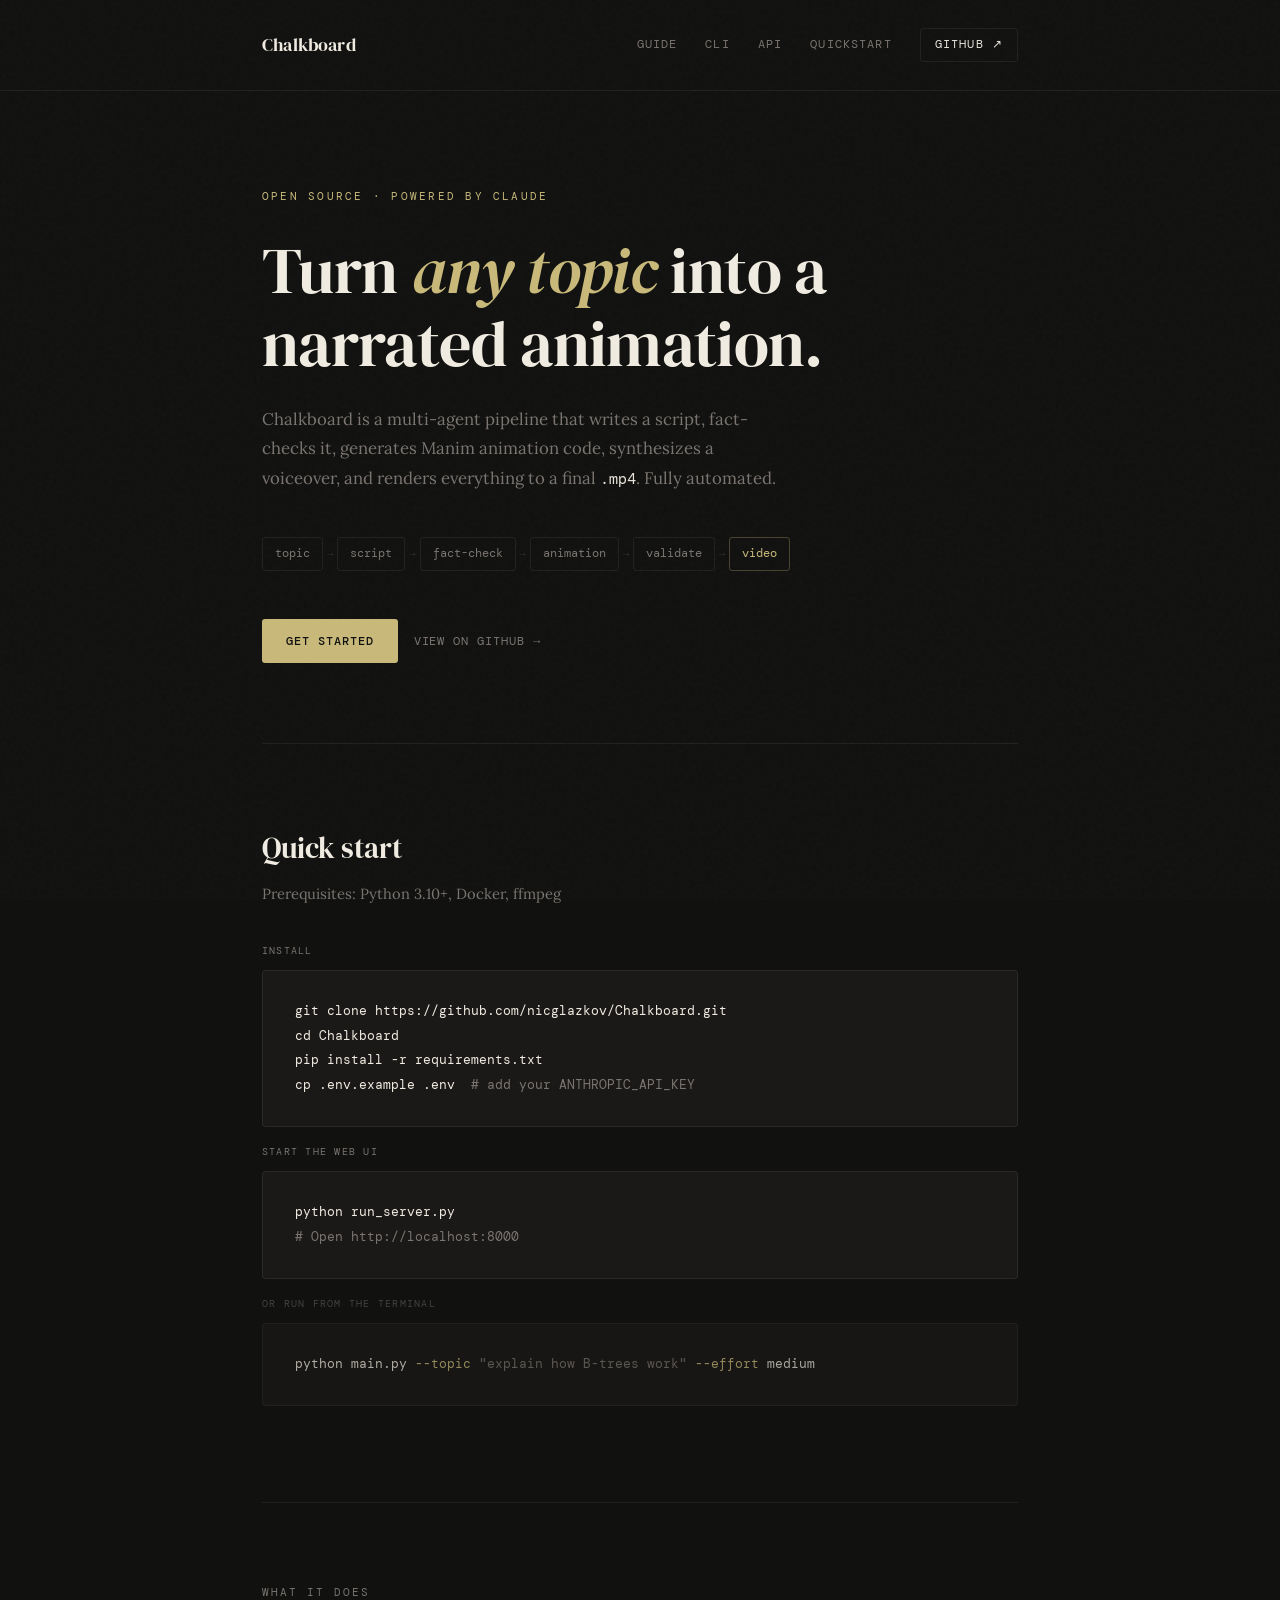
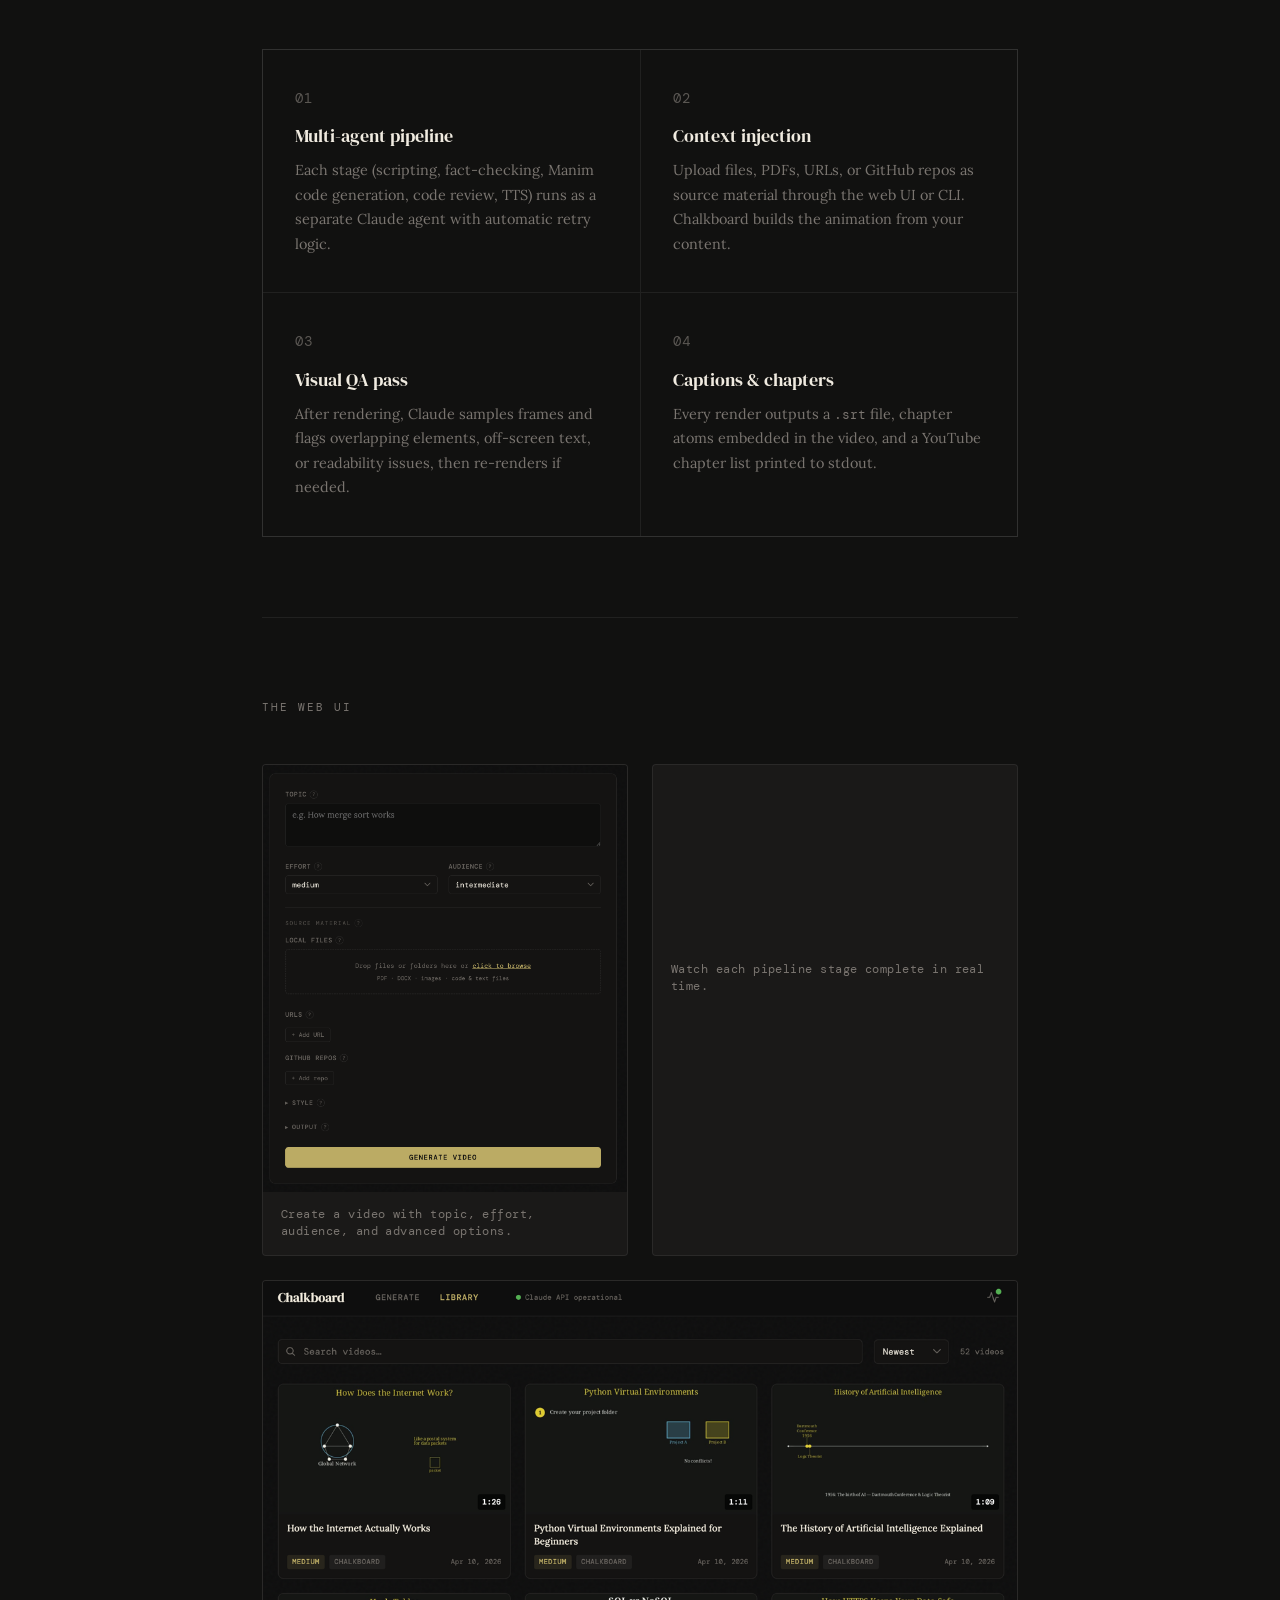
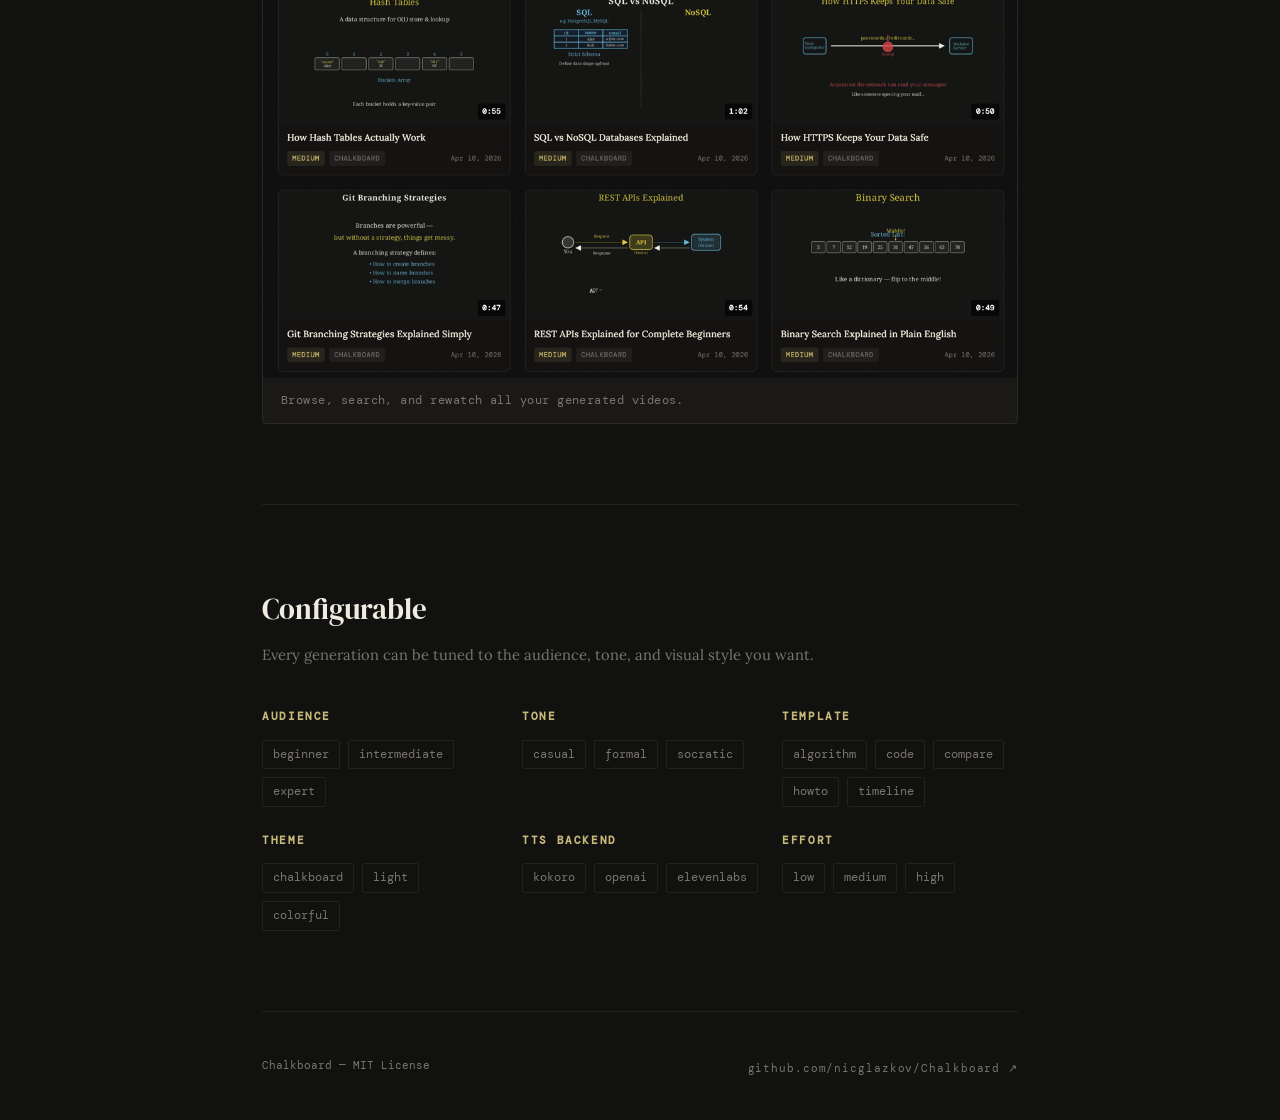
==== commit 78cd53a8: "docs: use 'multi-agent pipeline' instead of 'self-hosted web app' Neutral wording that works for bot" ====
--- a/docs/index.html
+++ b/docs/index.html
@@ -552,7 +552,7 @@
         <p class="hero-label">Open source · Powered by Claude</p>
         <h1>Turn <em>any topic</em> into a narrated animation.</h1>
         <p class="hero-sub">
-          Chalkboard is a self-hosted web app that writes a script, fact-checks it,
+          Chalkboard is a multi-agent pipeline that writes a script, fact-checks it,
           generates Manim animation code, synthesizes a voiceover, and renders
           everything to a final <code
             style="font-family:'DM Mono',monospace;font-size:0.9em;color:var(--text)">.mp4</code>. Fully automated.
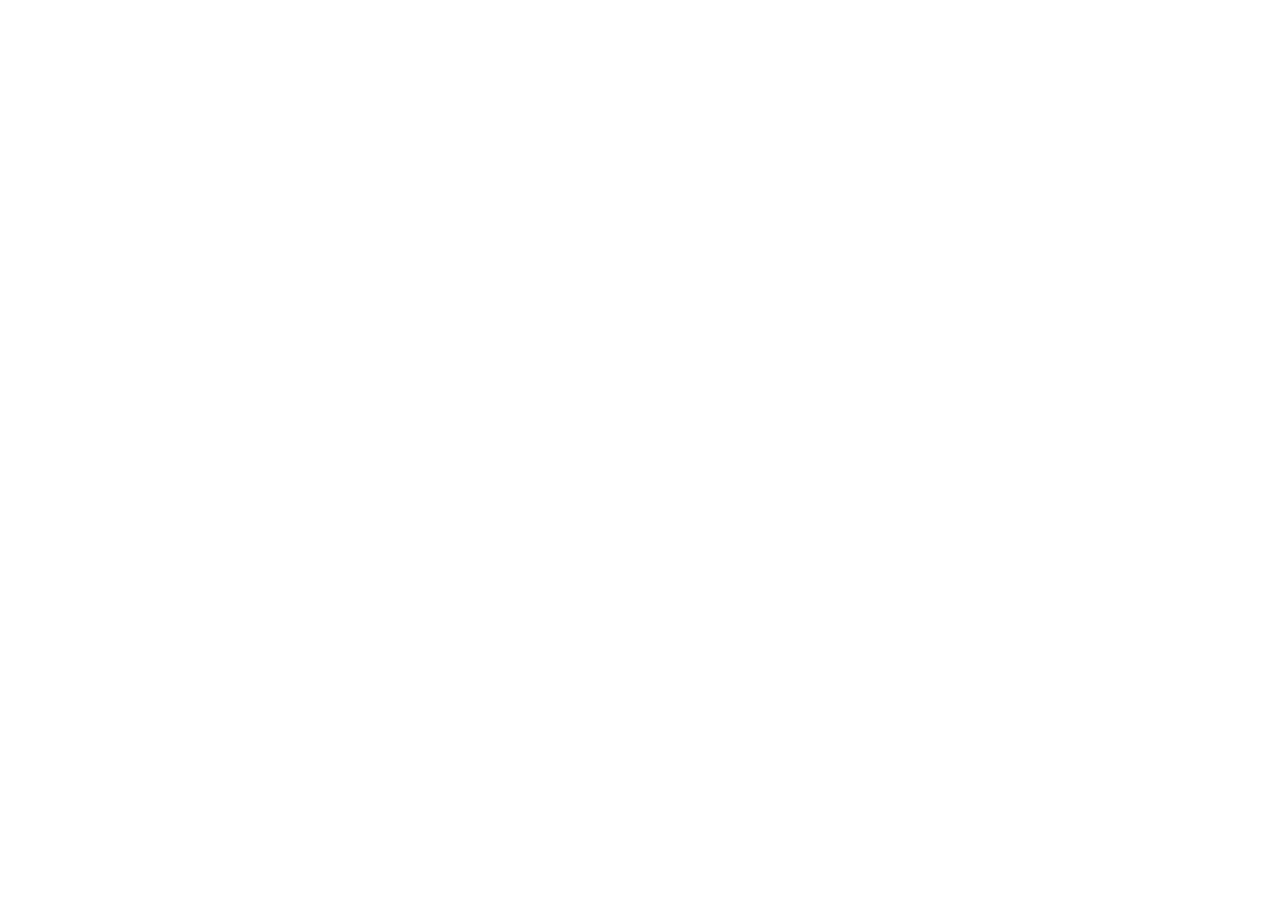
==== commit b0cd8f08: "docs: redirect GitHub Pages to chalkboard.studio Canonical site lives at chalkboard.studio; the /doc" ====
--- a/docs/index.html
+++ b/docs/index.html
@@ -1,731 +1,15 @@
 <!DOCTYPE html>
 <html lang="en">
-
 <head>
   <meta charset="UTF-8" />
   <meta name="viewport" content="width=device-width, initial-scale=1.0" />
   <meta name="google-site-verification" content="o3tCpEjiU3NXnDRgfmddiYaEDTEbJNFtU0IR1Ts-RXs" />
-  <title>Chalkboard — Turn any topic into an animated explainer</title>
-  <link rel="icon" type="image/svg+xml" href="favicon.svg">
-  <link rel="icon" type="image/png" sizes="32x32" href="favicon-32.png">
-  <link rel="preconnect" href="https://fonts.googleapis.com" />
-  <link
-    href="https://fonts.googleapis.com/css2?family=DM+Serif+Display:ital@0;1&family=DM+Mono:wght@300;400;500&family=Lora:ital,wght@0,400;0,500;1,400&display=swap"
-    rel="stylesheet" />
-  <style>
-    *,
-    *::before,
-    *::after {
-      box-sizing: border-box;
-      margin: 0;
-      padding: 0;
-    }
-
-    :root {
-      --bg: #111110;
-      --surface: #1a1918;
-      --border: rgba(255, 255, 255, 0.07);
-      --text: #e8e4db;
-      --muted: #7a7570;
-      --accent: #c8b97a;
-      --accent-dim: rgba(200, 185, 122, 0.12);
-      --chalk: #f0ebe0;
-    }
-
-    html {
-      scroll-behavior: smooth;
-    }
-
-    body {
-      background: var(--bg);
-      color: var(--text);
-      font-family: 'Lora', Georgia, serif;
-      font-size: 17px;
-      line-height: 1.7;
-      min-height: 100vh;
-      overflow-x: hidden;
-    }
-
-    /* Subtle chalk grain overlay */
-    body::before {
-      content: '';
-      position: fixed;
-      inset: 0;
-      background-image: url("data:image/svg+xml,%3Csvg viewBox='0 0 256 256' xmlns='http://www.w3.org/2000/svg'%3E%3Cfilter id='n'%3E%3CfeTurbulence type='fractalNoise' baseFrequency='0.9' numOctaves='4' stitchTiles='stitch'/%3E%3C/filter%3E%3Crect width='100%25' height='100%25' filter='url(%23n)' opacity='1'/%3E%3C/svg%3E");
-      opacity: 0.025;
-      pointer-events: none;
-      z-index: 0;
-    }
-
-    /* ── Layout ── */
-    .container {
-      max-width: 820px;
-      margin: 0 auto;
-      padding: 0 32px;
-      position: relative;
-      z-index: 1;
-    }
-
-    /* ── Nav ── */
-    nav {
-      padding: 28px 0;
-      display: flex;
-      align-items: center;
-      justify-content: space-between;
-      border-bottom: 1px solid var(--border);
-      position: relative;
-      z-index: 1;
-    }
-
-    .container--nav {
-      max-width: 820px;
-      margin: 0 auto;
-      padding: 0 32px;
-    }
-
-    .nav-logo {
-      font-family: 'DM Serif Display', serif;
-      font-size: 1.15rem;
-      color: var(--chalk);
-      letter-spacing: 0.01em;
-      text-decoration: none;
-    }
-
-    .nav-links {
-      display: flex;
-      gap: 28px;
-      align-items: center;
-    }
-
-    .nav-links a {
-      font-family: 'DM Mono', monospace;
-      font-size: 0.72rem;
-      font-weight: 400;
-      letter-spacing: 0.1em;
-      text-transform: uppercase;
-      color: var(--muted);
-      text-decoration: none;
-      transition: color 0.2s;
-    }
-
-    .nav-links a:hover {
-      color: var(--text);
-    }
-
-    .nav-github {
-      border: 1px solid var(--border);
-      padding: 6px 14px;
-      border-radius: 3px;
-      color: var(--text) !important;
-      transition: border-color 0.2s, background 0.2s !important;
-    }
-
-    .nav-github:hover {
-      border-color: var(--accent) !important;
-      background: var(--accent-dim) !important;
-    }
-
-    /* ── Hero ── */
-    .hero {
-      padding: 96px 0 80px;
-      border-bottom: 1px solid var(--border);
-    }
-
-    .hero-label {
-      font-family: 'DM Mono', monospace;
-      font-size: 0.7rem;
-      letter-spacing: 0.2em;
-      text-transform: uppercase;
-      color: var(--accent);
-      margin-bottom: 28px;
-      opacity: 0;
-      animation: fadeUp 0.6s 0.1s forwards;
-    }
-
-    .hero h1 {
-      font-family: 'DM Serif Display', serif;
-      font-size: clamp(2.6rem, 6vw, 4rem);
-      font-weight: 400;
-      line-height: 1.15;
-      color: var(--chalk);
-      letter-spacing: -0.01em;
-      max-width: 640px;
-      margin-bottom: 24px;
-      opacity: 0;
-      animation: fadeUp 0.7s 0.2s forwards;
-    }
-
-    .hero h1 em {
-      font-style: italic;
-      color: var(--accent);
-    }
-
-    .hero-sub {
-      font-size: 1.05rem;
-      color: var(--muted);
-      max-width: 520px;
-      line-height: 1.75;
-      margin-bottom: 44px;
-      opacity: 0;
-      animation: fadeUp 0.7s 0.3s forwards;
-    }
-
-    /* Pipeline flow */
-    .pipeline {
-      display: flex;
-      align-items: center;
-      gap: 0;
-      flex-wrap: wrap;
-      margin-bottom: 48px;
-      opacity: 0;
-      animation: fadeUp 0.7s 0.4s forwards;
-    }
-
-    .pipeline-step {
-      font-family: 'DM Mono', monospace;
-      font-size: 0.72rem;
-      font-weight: 400;
-      color: var(--muted);
-      padding: 6px 12px;
-      border: 1px solid var(--border);
-      border-radius: 3px;
-      white-space: nowrap;
-      transition: color 0.2s, border-color 0.2s;
-    }
-
-    .pipeline-step:hover {
-      color: var(--text);
-      border-color: rgba(255, 255, 255, 0.2);
-    }
-
-    .pipeline-arrow {
-      font-family: 'DM Mono', monospace;
-      font-size: 0.65rem;
-      color: rgba(255, 255, 255, 0.15);
-      padding: 0 4px;
-    }
-
-    .pipeline-step.final {
-      color: var(--accent);
-      border-color: rgba(200, 185, 122, 0.3);
-    }
-
-    .hero-actions {
-      display: flex;
-      gap: 16px;
-      align-items: center;
-      opacity: 0;
-      animation: fadeUp 0.7s 0.5s forwards;
-    }
-
-    .btn-primary {
-      font-family: 'DM Mono', monospace;
-      font-size: 0.75rem;
-      font-weight: 500;
-      letter-spacing: 0.08em;
-      text-transform: uppercase;
-      text-decoration: none;
-      color: var(--bg);
-      background: var(--accent);
-      padding: 12px 24px;
-      border-radius: 3px;
-      transition: opacity 0.2s;
-    }
-
-    .btn-primary:hover {
-      opacity: 0.85;
-    }
-
-    .btn-secondary {
-      font-family: 'DM Mono', monospace;
-      font-size: 0.75rem;
-      letter-spacing: 0.08em;
-      text-transform: uppercase;
-      text-decoration: none;
-      color: var(--muted);
-      transition: color 0.2s;
-    }
-
-    .btn-secondary:hover {
-      color: var(--text);
-    }
-
-    /* ── Features ── */
-    .section {
-      padding: 80px 0;
-      border-bottom: 1px solid var(--border);
-    }
-
-    .section-label {
-      font-family: 'DM Mono', monospace;
-      font-size: 0.68rem;
-      letter-spacing: 0.18em;
-      text-transform: uppercase;
-      color: var(--muted);
-      margin-bottom: 48px;
-    }
-
-    .features-grid {
-      display: grid;
-      grid-template-columns: 1fr 1fr;
-      gap: 1px;
-      background: var(--border);
-      border: 1px solid var(--border);
-    }
-
-    .feature {
-      background: var(--bg);
-      padding: 36px 32px;
-      transition: background 0.25s;
-    }
-
-    .feature:hover {
-      background: var(--surface);
-    }
-
-    .feature-num {
-      font-family: 'DM Mono', monospace;
-      font-size: 0.65rem;
-      color: var(--accent);
-      letter-spacing: 0.1em;
-      margin-bottom: 14px;
-      opacity: 0.7;
-    }
-
-    .feature h3 {
-      font-family: 'DM Serif Display', serif;
-      font-weight: 400;
-      font-size: 1.15rem;
-      color: var(--chalk);
-      margin-bottom: 10px;
-      line-height: 1.3;
-    }
-
-    .feature p {
-      font-size: 0.9rem;
-      color: var(--muted);
-      line-height: 1.7;
-    }
-
-    /* ── Quick start ── */
-    .quickstart {
-      padding: 80px 0;
-      border-bottom: 1px solid var(--border);
-    }
-
-    .quickstart h2 {
-      font-family: 'DM Serif Display', serif;
-      font-size: 1.8rem;
-      font-weight: 400;
-      color: var(--chalk);
-      margin-bottom: 8px;
-    }
-
-    .quickstart-sub {
-      color: var(--muted);
-      font-size: 0.92rem;
-      margin-bottom: 36px;
-    }
-
-    .code-block {
-      background: var(--surface);
-      border: 1px solid var(--border);
-      border-radius: 4px;
-      padding: 28px 32px;
-      margin-bottom: 16px;
-      position: relative;
-    }
-
-    .code-block pre {
-      font-family: 'DM Mono', monospace;
-      font-size: 0.82rem;
-      line-height: 1.9;
-      color: var(--text);
-      white-space: pre;
-      overflow-x: auto;
-    }
-
-    .code-block .comment {
-      color: var(--muted);
-    }
-
-    .code-block .cmd {
-      color: var(--chalk);
-    }
-
-    .code-block .flag {
-      color: var(--accent);
-    }
-
-    .code-label {
-      font-family: 'DM Mono', monospace;
-      font-size: 0.65rem;
-      letter-spacing: 0.12em;
-      text-transform: uppercase;
-      color: var(--muted);
-      margin-bottom: 10px;
-    }
-
-    /* ── Options strip ── */
-    .options-strip {
-      padding: 80px 0;
-      border-bottom: 1px solid var(--border);
-    }
-
-    .options-strip h2 {
-      font-family: 'DM Serif Display', serif;
-      font-size: 1.8rem;
-      font-weight: 400;
-      color: var(--chalk);
-      margin-bottom: 8px;
-    }
-
-    .options-strip-sub {
-      color: var(--muted);
-      font-size: 0.92rem;
-      margin-bottom: 40px;
-    }
-
-    .option-groups {
-      display: grid;
-      grid-template-columns: repeat(3, 1fr);
-      gap: 24px;
-    }
-
-    .option-group h4 {
-      font-family: 'DM Mono', monospace;
-      font-size: 0.68rem;
-      letter-spacing: 0.15em;
-      text-transform: uppercase;
-      color: var(--accent);
-      margin-bottom: 14px;
-    }
-
-    .option-tags {
-      display: flex;
-      flex-wrap: wrap;
-      gap: 8px;
-    }
-
-    .tag {
-      font-family: 'DM Mono', monospace;
-      font-size: 0.72rem;
-      color: var(--muted);
-      border: 1px solid var(--border);
-      padding: 4px 10px;
-      border-radius: 2px;
-    }
-
-    /* ── Footer ── */
-    footer {
-      padding: 40px 0;
-      display: flex;
-      align-items: center;
-      justify-content: space-between;
-    }
-
-    .footer-left {
-      font-family: 'DM Mono', monospace;
-      font-size: 0.7rem;
-      color: var(--muted);
-    }
-
-    .footer-right a {
-      font-family: 'DM Mono', monospace;
-      font-size: 0.7rem;
-      color: var(--muted);
-      text-decoration: none;
-      letter-spacing: 0.08em;
-      transition: color 0.2s;
-    }
-
-    .footer-right a:hover {
-      color: var(--text);
-    }
-
-    /* ── Screenshots ── */
-    .screenshots {
-      display: grid;
-      grid-template-columns: 1fr 1fr;
-      gap: 24px;
-      margin-top: 8px;
-    }
-
-    .screenshots.triple {
-      grid-template-columns: 1fr 1fr 1fr;
-    }
-
-    .screenshot {
-      background: var(--surface);
-      border: 1px solid var(--border);
-      border-radius: 4px;
-      overflow: hidden;
-      transition: border-color 0.2s;
-    }
-
-    .screenshot:hover {
-      border-color: rgba(255, 255, 255, 0.15);
-    }
-
-    .screenshot img,
-    .screenshot video {
-      width: 100%;
-      height: auto;
-      display: block;
-    }
-
-    .screenshot-caption {
-      padding: 14px 18px;
-      font-family: 'DM Mono', monospace;
-      font-size: 0.72rem;
-      color: var(--muted);
-      letter-spacing: 0.04em;
-      line-height: 1.5;
-    }
-
-    /* ── Animations ── */
-    @keyframes fadeUp {
-      from {
-        opacity: 0;
-        transform: translateY(16px);
-      }
-
-      to {
-        opacity: 1;
-        transform: translateY(0);
-      }
-    }
-
-    /* ── Responsive ── */
-    @media (max-width: 600px) {
-      .features-grid {
-        grid-template-columns: 1fr;
-      }
-
-      .screenshots,
-      .screenshots.triple {
-        grid-template-columns: 1fr;
-      }
-
-      .option-groups {
-        grid-template-columns: 1fr 1fr;
-      }
-
-      .pipeline {
-        gap: 4px;
-      }
-
-      .hero h1 {
-        font-size: 2.2rem;
-      }
-
-      footer {
-        flex-direction: column;
-        gap: 12px;
-        align-items: flex-start;
-      }
-    }
-  </style>
+  <meta http-equiv="refresh" content="0; url=https://chalkboard.studio/" />
+  <link rel="canonical" href="https://chalkboard.studio/" />
+  <title>Chalkboard</title>
+  <script>window.location.replace("https://chalkboard.studio/");</script>
 </head>
-
 <body>
-
-  <nav>
-    <div class="container--nav"
-      style="width:100%;max-width:820px;margin:0 auto;padding:0 32px;display:flex;justify-content:space-between;align-items:center;">
-      <a href="#" class="nav-logo">Chalkboard</a>
-      <div class="nav-links">
-        <a href="guide.html">Guide</a>
-        <a href="cli.html">CLI</a>
-        <a href="api.html">API</a>
-        <a href="#quickstart">Quickstart</a>
-        <a href="https://github.com/nicglazkov/Chalkboard" target="_blank" class="nav-github">GitHub ↗</a>
-      </div>
-    </div>
-  </nav>
-
-  <main>
-    <div class="container">
-
-      <!-- Hero -->
-      <section class="hero">
-        <p class="hero-label">Open source · Powered by Claude</p>
-        <h1>Turn <em>any topic</em> into a narrated animation.</h1>
-        <p class="hero-sub">
-          Chalkboard is a multi-agent pipeline that writes a script, fact-checks it,
-          generates Manim animation code, synthesizes a voiceover, and renders
-          everything to a final <code
-            style="font-family:'DM Mono',monospace;font-size:0.9em;color:var(--text)">.mp4</code>. Fully automated.
-        </p>
-
-        <div class="pipeline">
-          <span class="pipeline-step">topic</span>
-          <span class="pipeline-arrow">→</span>
-          <span class="pipeline-step">script</span>
-          <span class="pipeline-arrow">→</span>
-          <span class="pipeline-step">fact-check</span>
-          <span class="pipeline-arrow">→</span>
-          <span class="pipeline-step">animation</span>
-          <span class="pipeline-arrow">→</span>
-          <span class="pipeline-step">validate</span>
-          <span class="pipeline-arrow">→</span>
-          <span class="pipeline-step final">video</span>
-        </div>
-
-        <div class="hero-actions">
-          <a href="#quickstart" class="btn-primary">Get started</a>
-          <a href="https://github.com/nicglazkov/Chalkboard" target="_blank" class="btn-secondary">View on GitHub →</a>
-        </div>
-      </section>
-
-      <!-- Quick start -->
-      <section class="quickstart" id="quickstart">
-        <h2>Quick start</h2>
-        <p class="quickstart-sub">Prerequisites: Python 3.10+, Docker, ffmpeg</p>
-
-        <p class="code-label">Install</p>
-        <div class="code-block">
-          <pre><span class="cmd">git clone https://github.com/nicglazkov/Chalkboard.git</span>
-<span class="cmd">cd Chalkboard</span>
-<span class="cmd">pip install -r requirements.txt</span>
-<span class="cmd">cp .env.example .env</span>  <span class="comment"># add your ANTHROPIC_API_KEY</span></pre>
-        </div>
-
-        <p class="code-label">Start the web UI</p>
-        <div class="code-block">
-          <pre><span class="cmd">python run_server.py</span>
-<span class="comment"># Open http://localhost:8000</span></pre>
-        </div>
-
-        <p class="code-label" style="opacity:0.5">Or run from the terminal</p>
-        <div class="code-block" style="opacity:0.7">
-          <pre><span class="cmd">python main.py</span> <span class="flag">--topic</span> <span class="comment">"explain how B-trees work"</span> <span class="flag">--effort</span> medium</pre>
-        </div>
-      </section>
-
-      <!-- Features -->
-      <section class="section">
-        <p class="section-label">What it does</p>
-        <div class="features-grid">
-          <div class="feature">
-            <p class="feature-num">01</p>
-            <h3>Multi-agent pipeline</h3>
-            <p>Each stage (scripting, fact-checking, Manim code generation, code review, TTS) runs as a separate
-              Claude agent with automatic retry logic.</p>
-          </div>
-          <div class="feature">
-            <p class="feature-num">02</p>
-            <h3>Context injection</h3>
-            <p>Upload files, PDFs, URLs, or GitHub repos as source material through the web UI or CLI. Chalkboard builds the animation from
-              your content.</p>
-          </div>
-          <div class="feature">
-            <p class="feature-num">03</p>
-            <h3>Visual QA pass</h3>
-            <p>After rendering, Claude samples frames and flags overlapping elements, off-screen text, or readability
-              issues, then re-renders if needed.</p>
-          </div>
-          <div class="feature">
-            <p class="feature-num">04</p>
-            <h3>Captions &amp; chapters</h3>
-            <p>Every render outputs a <code style="font-family:'DM Mono',monospace;font-size:0.88em">.srt</code> file,
-              chapter atoms embedded in the video, and a YouTube chapter list printed to stdout.</p>
-          </div>
-        </div>
-      </section>
-
-      <!-- Screenshots -->
-      <section class="section">
-        <p class="section-label">The web UI</p>
-        <div class="screenshots">
-          <div class="screenshot">
-            <img src="screenshot-form.png" alt="Chalkboard job creation form" loading="lazy" />
-            <p class="screenshot-caption">Create a video with topic, effort, audience, and advanced options.</p>
-          </div>
-          <div class="screenshot">
-            <video src="screenshot-progress-timelapse.mp4" autoplay muted loop playsinline
-              style="width:100%;height:auto;display:block;"></video>
-            <p class="screenshot-caption">Watch each pipeline stage complete in real time.</p>
-          </div>
-        </div>
-        <div class="screenshot" style="margin-top:24px;">
-          <img src="screenshot-library.png" alt="Chalkboard video library" loading="lazy" />
-          <p class="screenshot-caption">Browse, search, and rewatch all your generated videos.</p>
-        </div>
-      </section>
-
-      <!-- Options -->
-      <section class="options-strip">
-        <h2>Configurable</h2>
-        <p class="options-strip-sub">Every generation can be tuned to the audience, tone, and visual style you want.</p>
-        <div class="option-groups">
-          <div class="option-group">
-            <h4>Audience</h4>
-            <div class="option-tags">
-              <span class="tag">beginner</span>
-              <span class="tag">intermediate</span>
-              <span class="tag">expert</span>
-            </div>
-          </div>
-          <div class="option-group">
-            <h4>Tone</h4>
-            <div class="option-tags">
-              <span class="tag">casual</span>
-              <span class="tag">formal</span>
-              <span class="tag">socratic</span>
-            </div>
-          </div>
-          <div class="option-group">
-            <h4>Template</h4>
-            <div class="option-tags">
-              <span class="tag">algorithm</span>
-              <span class="tag">code</span>
-              <span class="tag">compare</span>
-              <span class="tag">howto</span>
-              <span class="tag">timeline</span>
-            </div>
-          </div>
-          <div class="option-group">
-            <h4>Theme</h4>
-            <div class="option-tags">
-              <span class="tag">chalkboard</span>
-              <span class="tag">light</span>
-              <span class="tag">colorful</span>
-            </div>
-          </div>
-          <div class="option-group">
-            <h4>TTS backend</h4>
-            <div class="option-tags">
-              <span class="tag">kokoro</span>
-              <span class="tag">openai</span>
-              <span class="tag">elevenlabs</span>
-            </div>
-          </div>
-          <div class="option-group">
-            <h4>Effort</h4>
-            <div class="option-tags">
-              <span class="tag">low</span>
-              <span class="tag">medium</span>
-              <span class="tag">high</span>
-            </div>
-          </div>
-        </div>
-      </section>
-
-      <!-- Footer -->
-      <footer>
-        <span class="footer-left">Chalkboard — MIT License</span>
-        <div class="footer-right">
-          <a href="https://github.com/nicglazkov/Chalkboard" target="_blank">github.com/nicglazkov/Chalkboard ↗</a>
-        </div>
-      </footer>
-
-    </div>
-  </main>
-
-  <!-- Cloudflare Web Analytics -->
-  <script defer src='https://static.cloudflareinsights.com/beacon.min.js' data-cf-beacon='{"token": "a176d383a88845e4a39bccf3f7c30879"}'></script>
-  <!-- End Cloudflare Web Analytics -->
+  <p>Redirecting to <a href="https://chalkboard.studio/">https://chalkboard.studio/</a>&hellip;</p>
 </body>
-
-</html>+</html>
